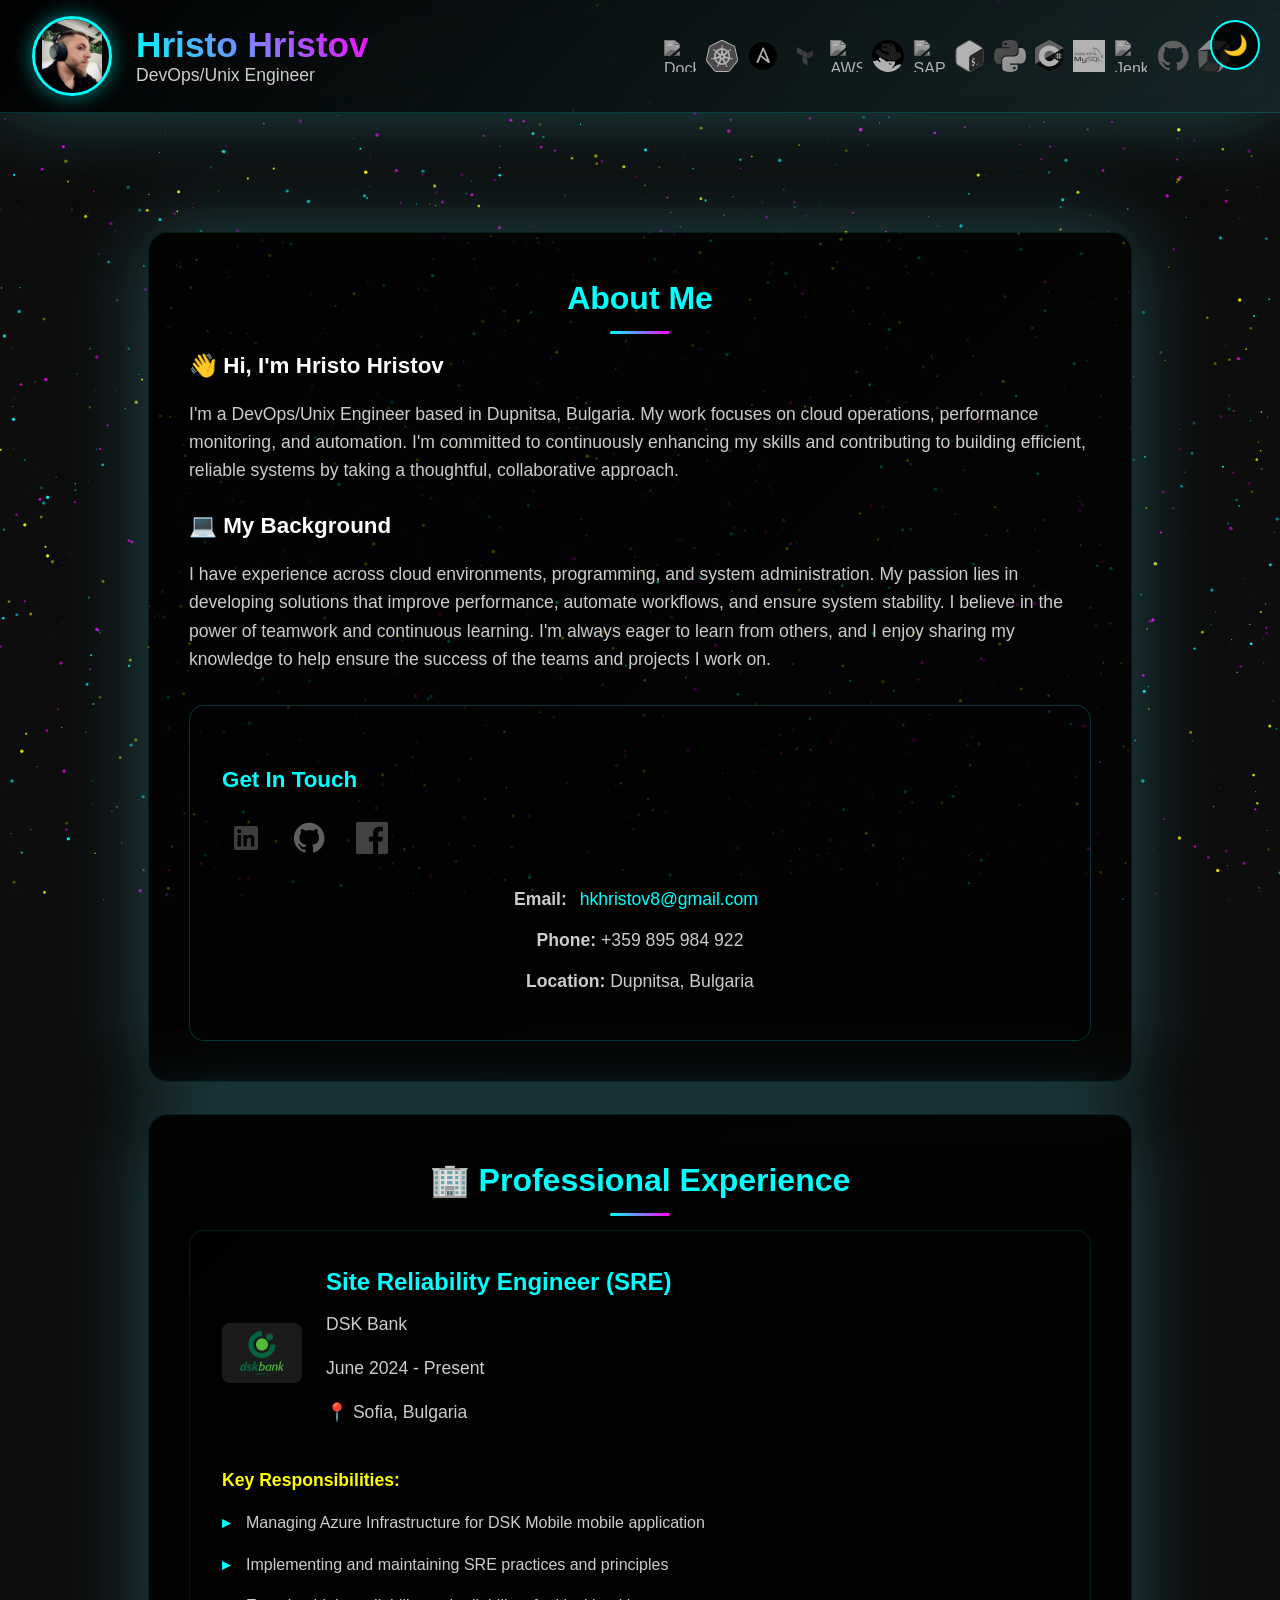
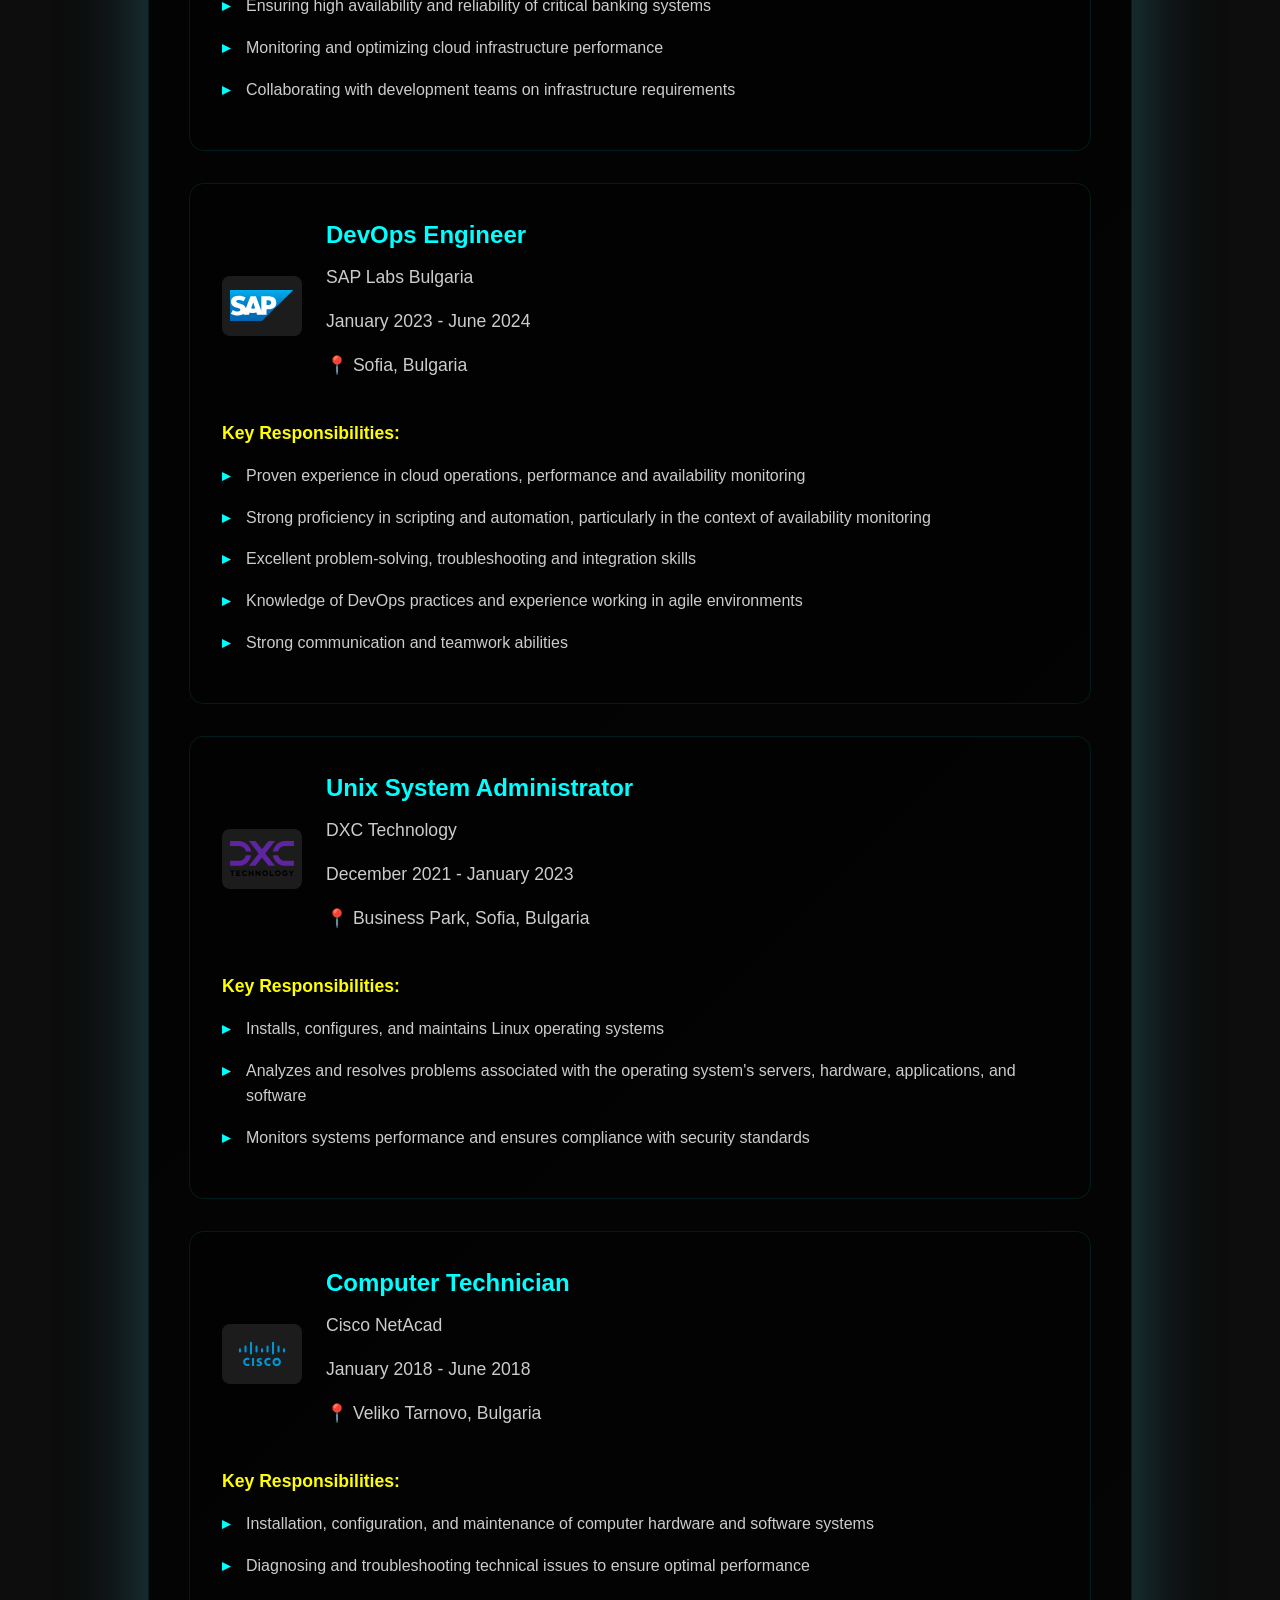
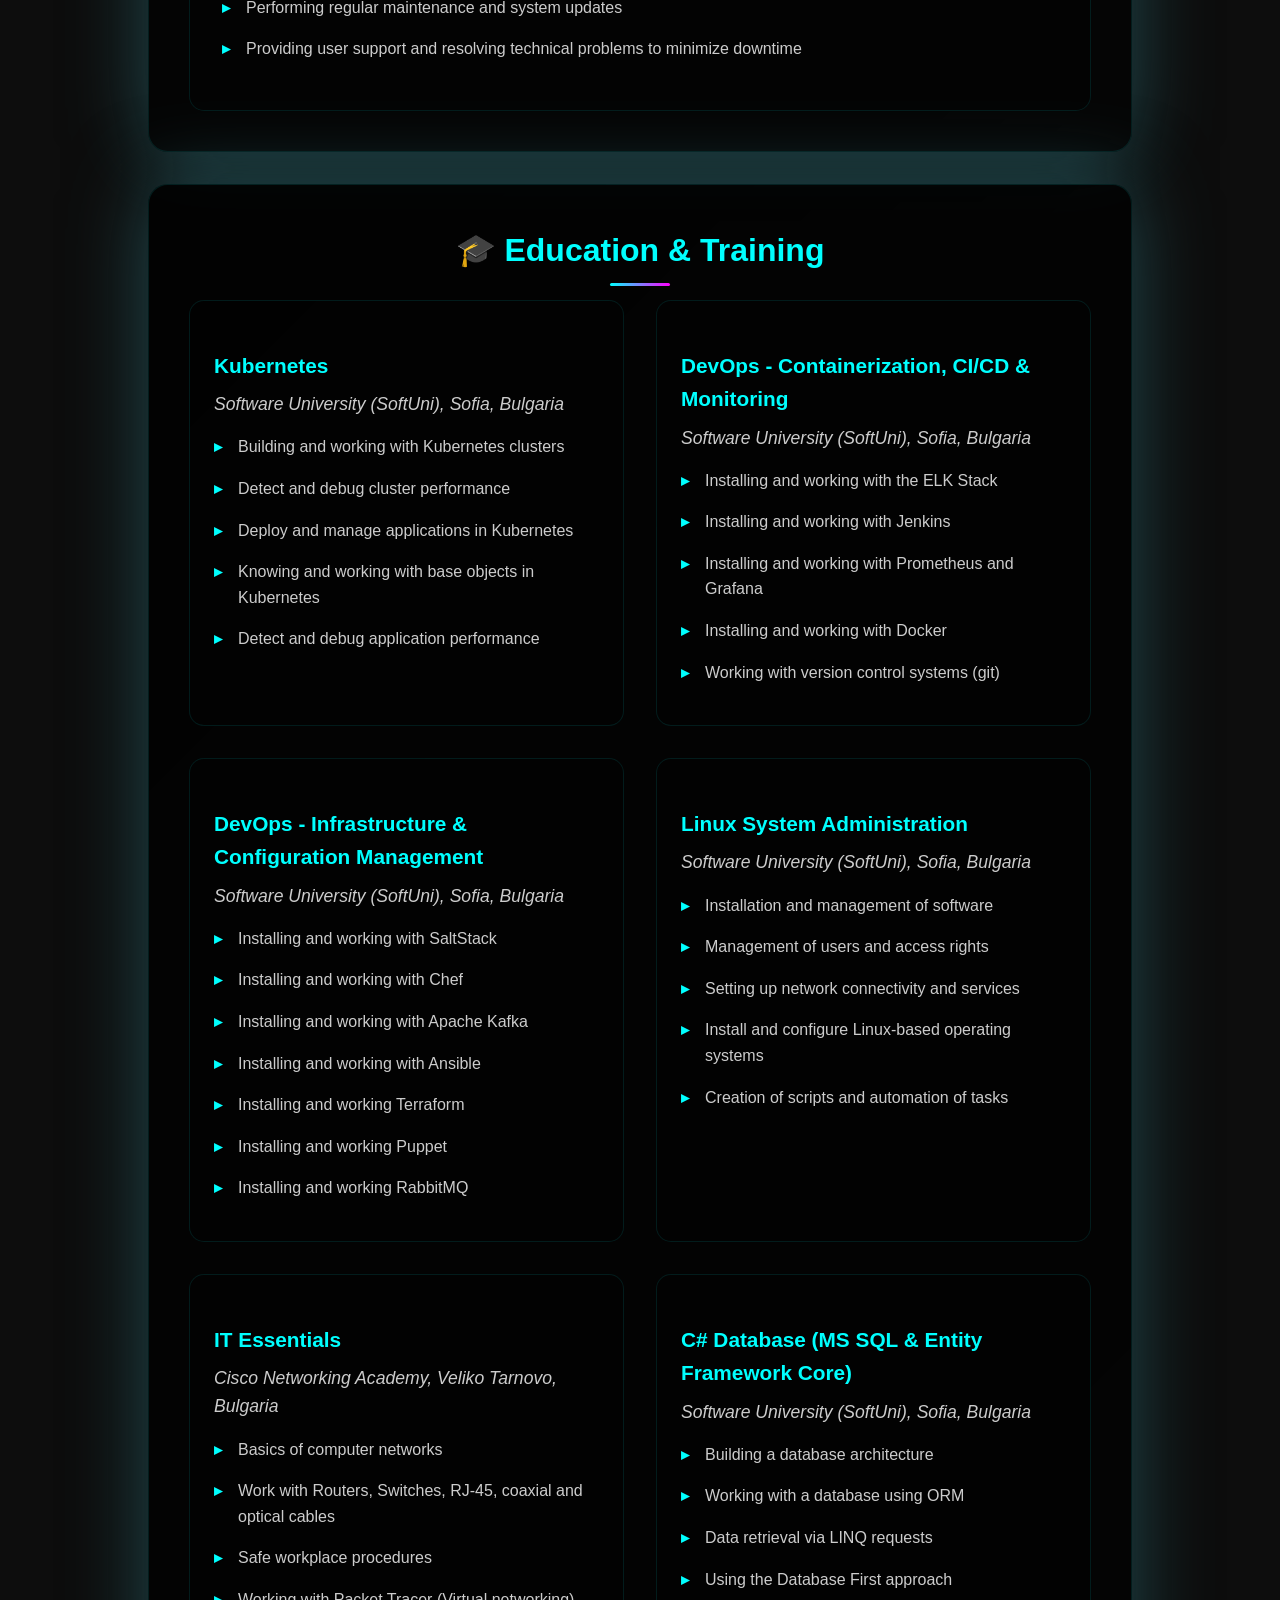
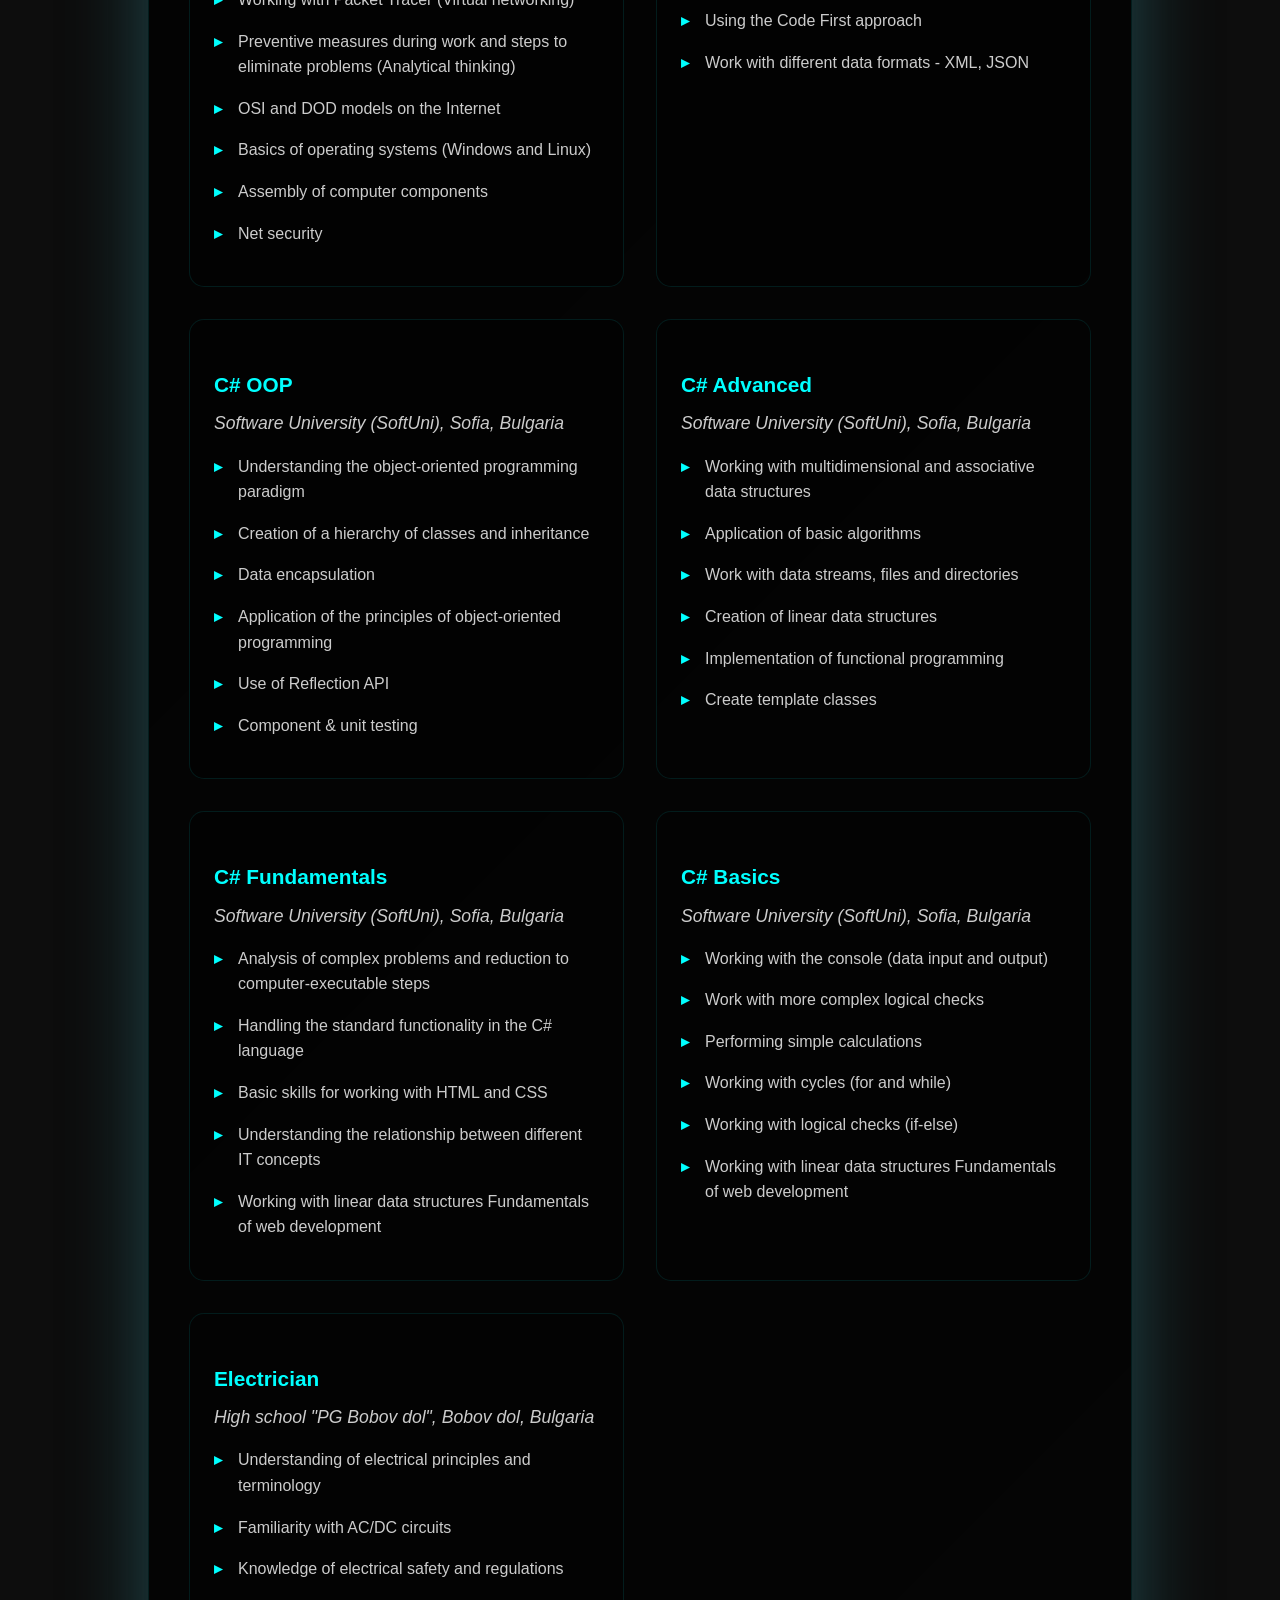
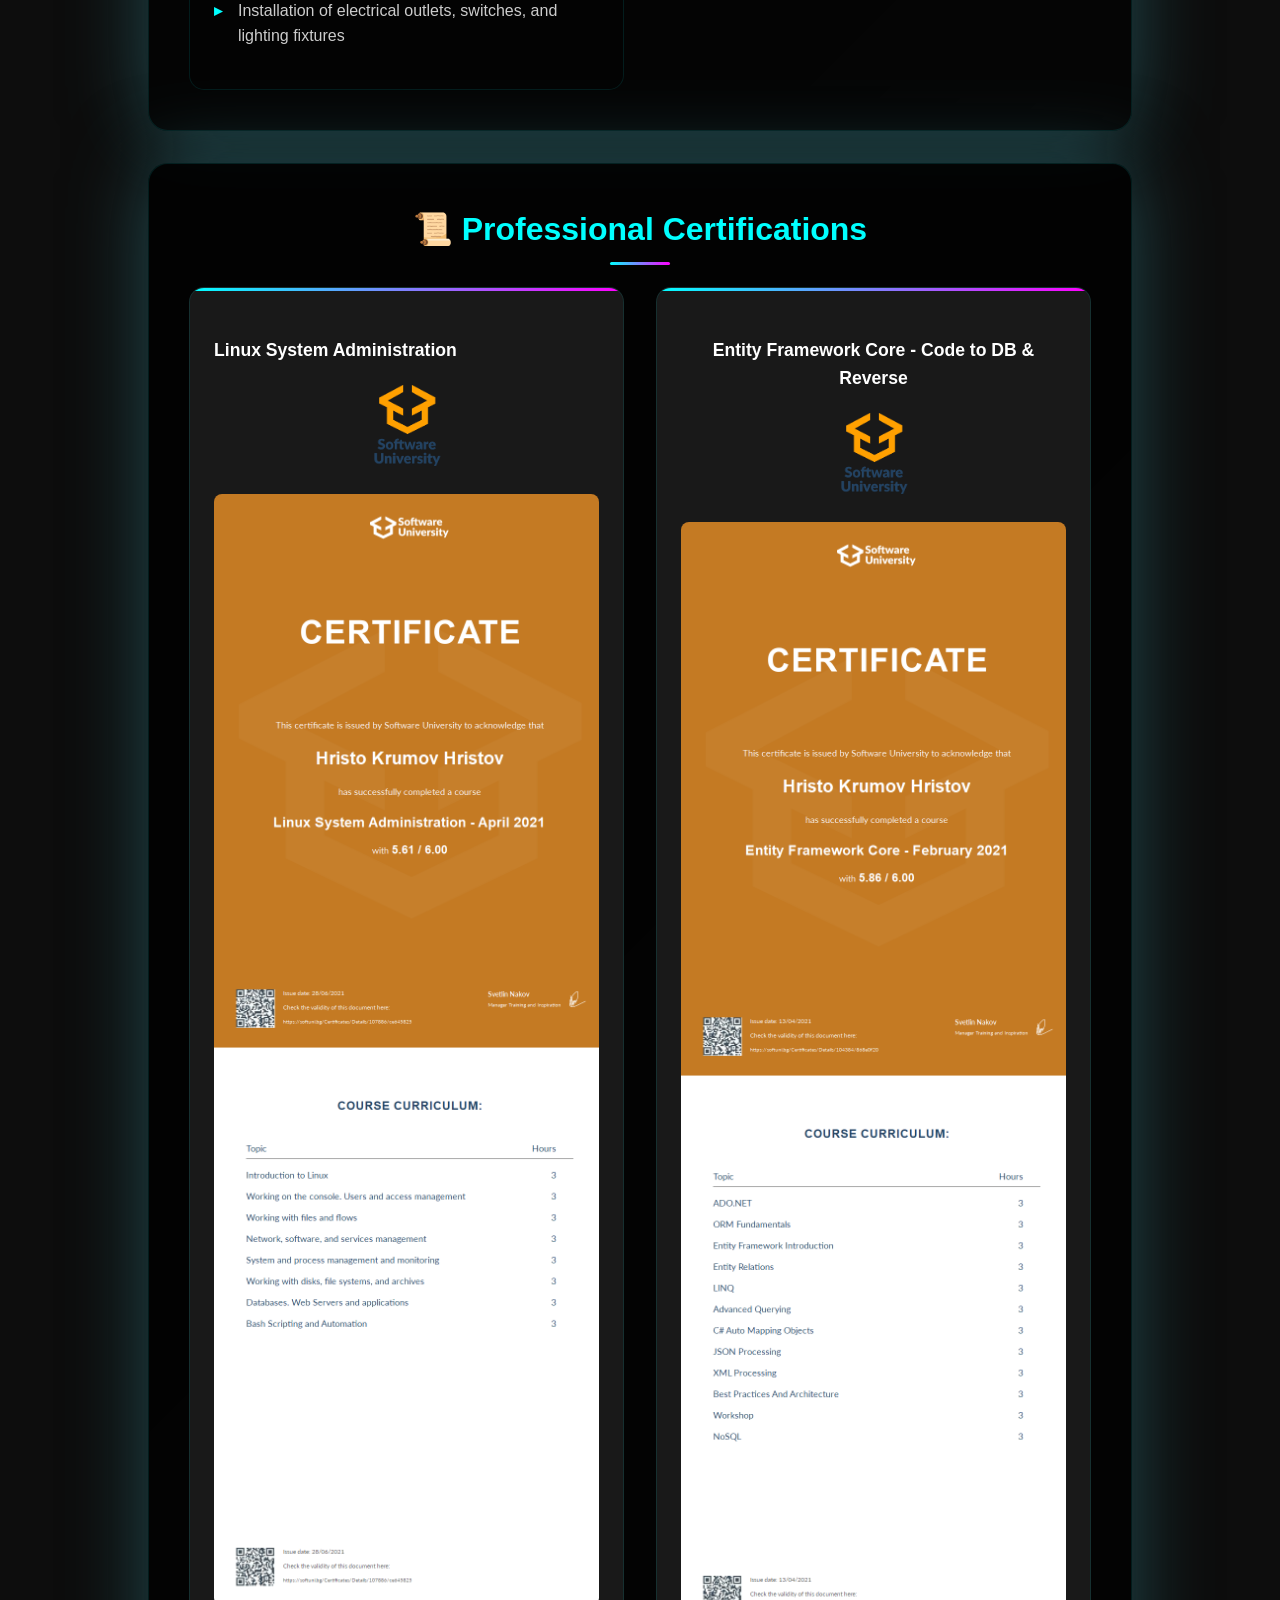
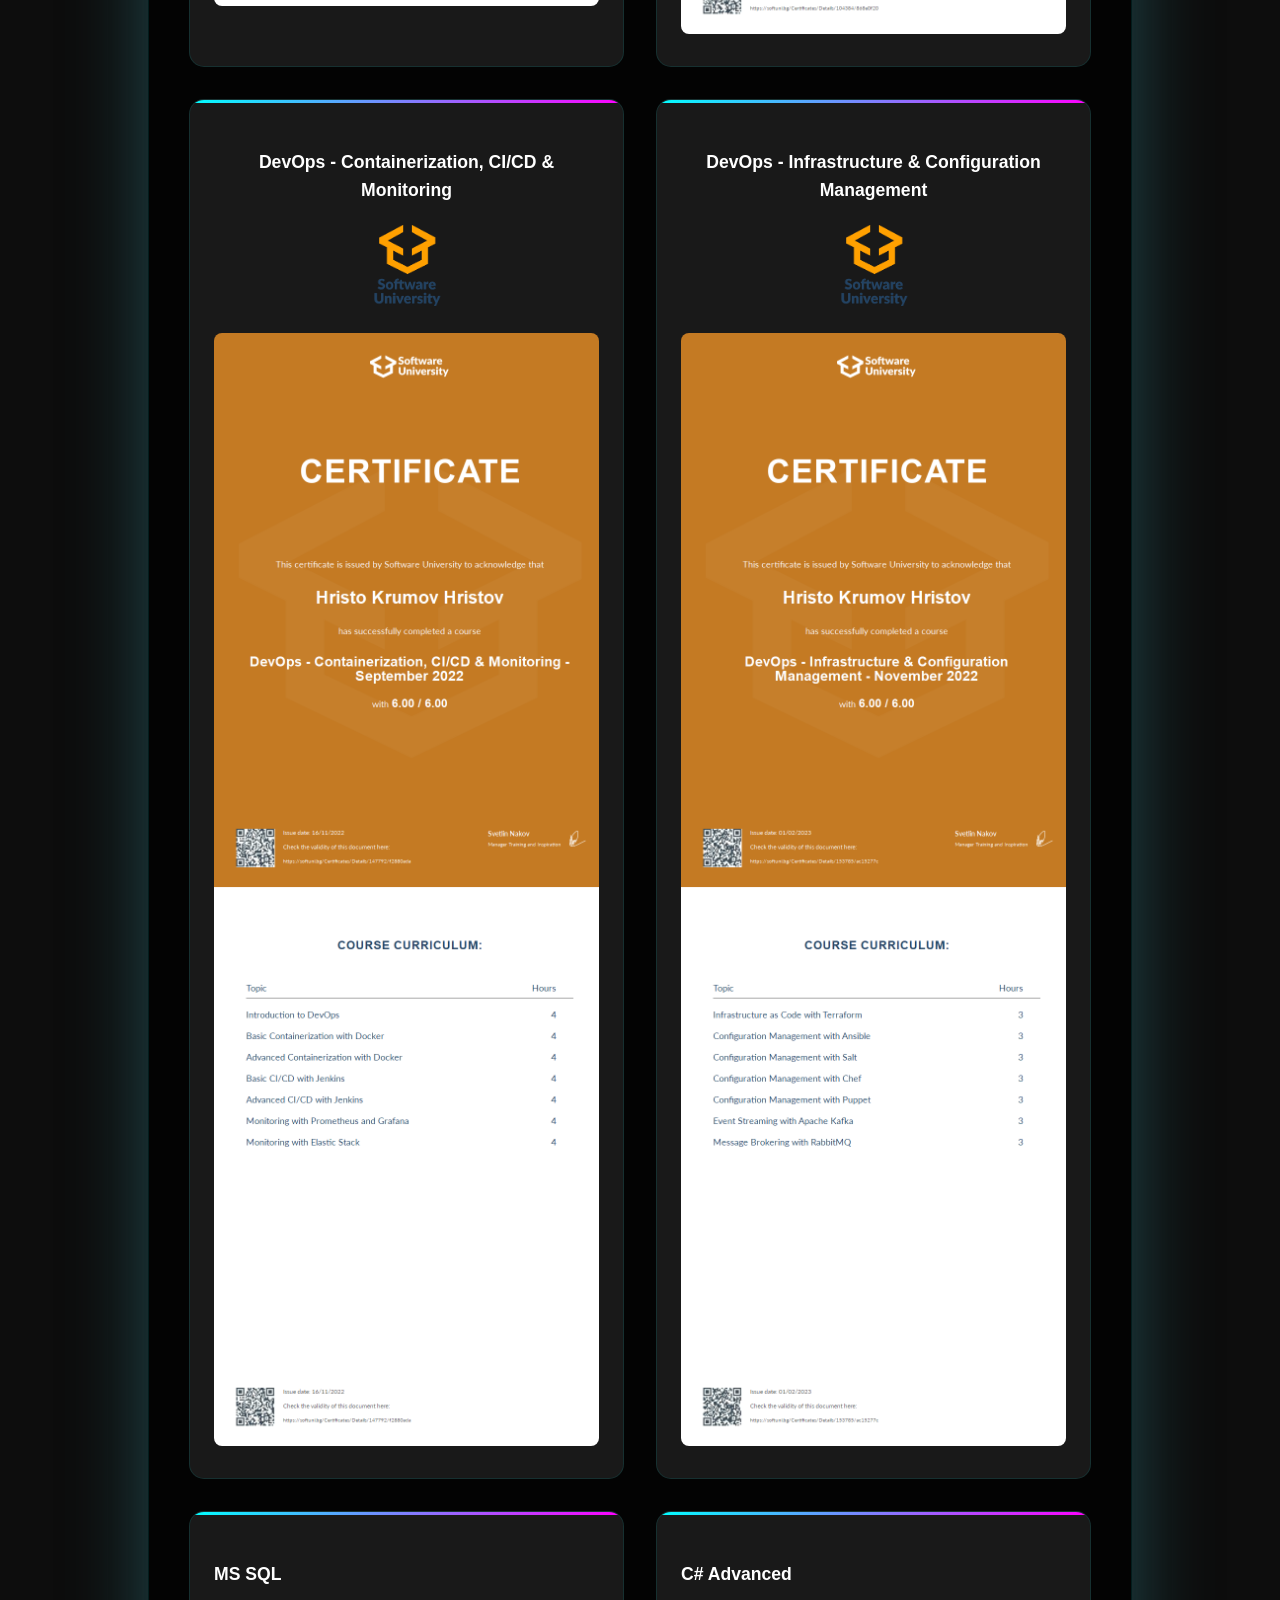
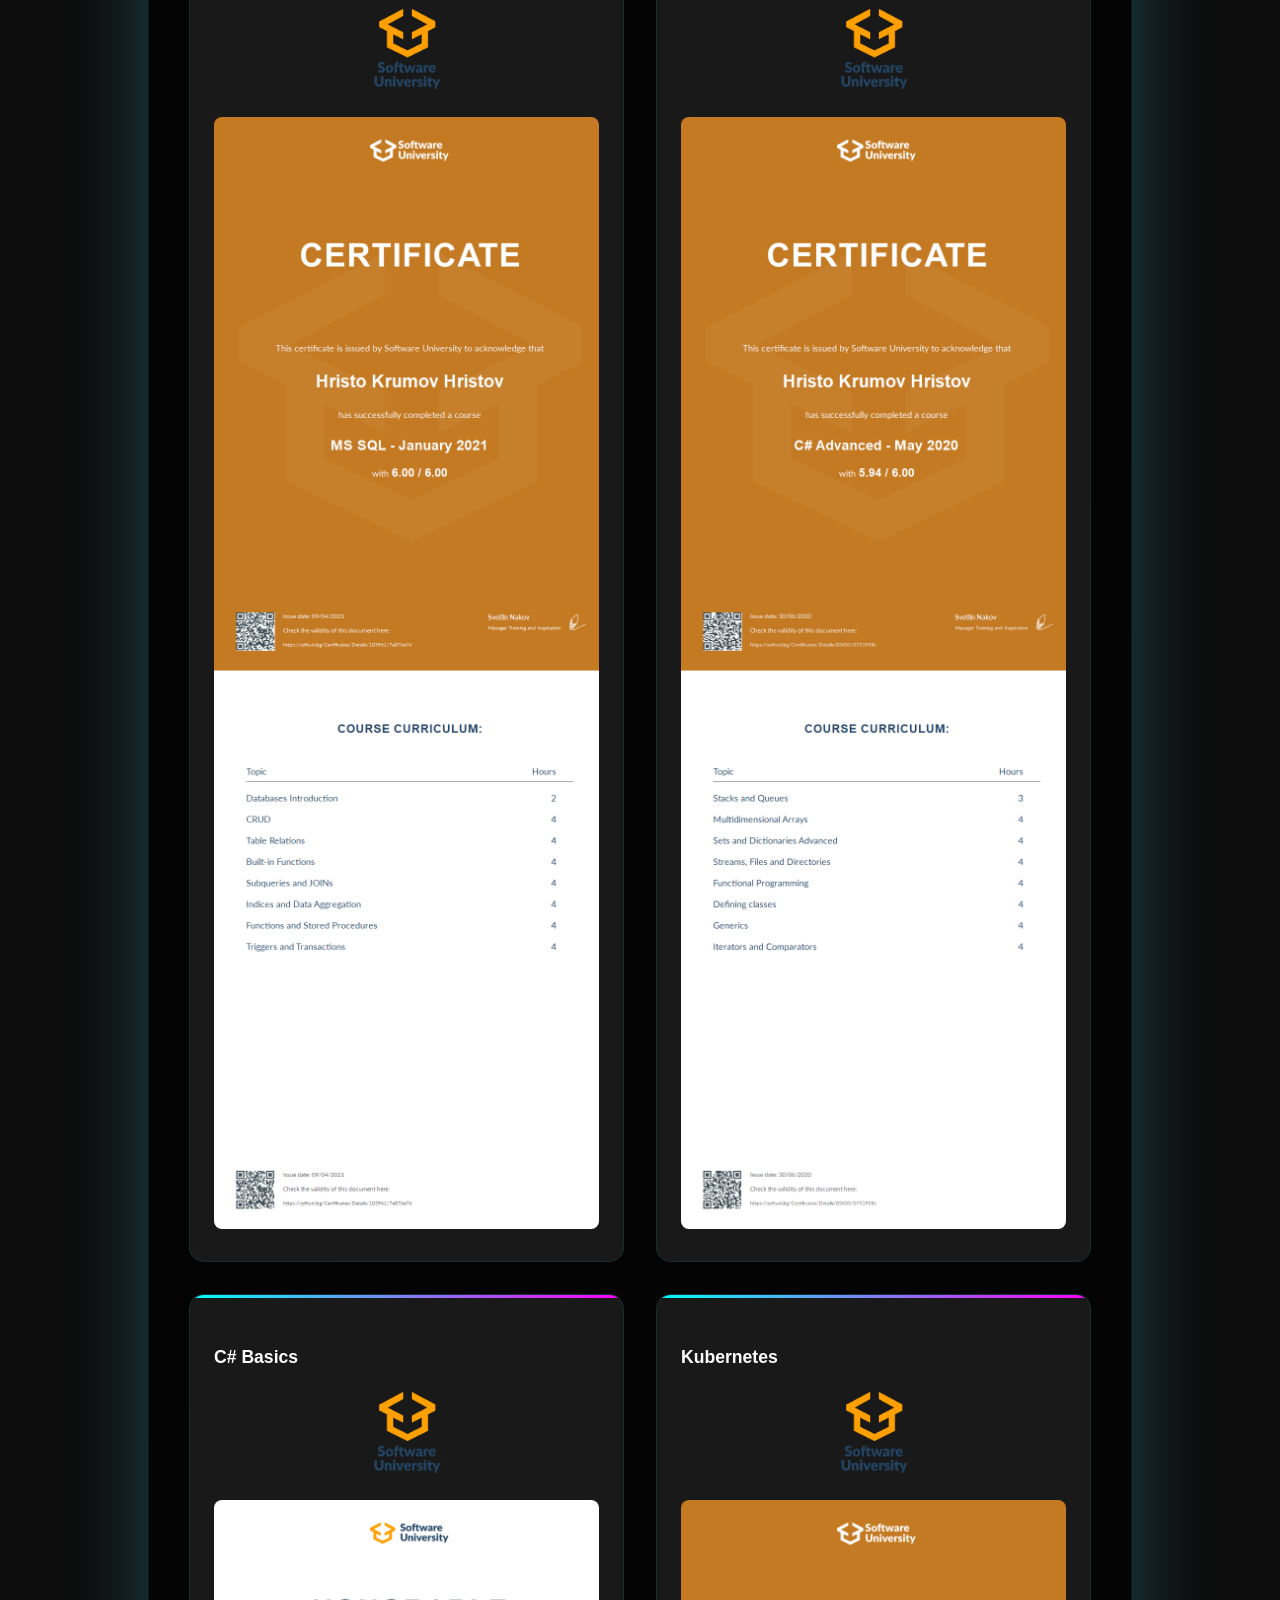
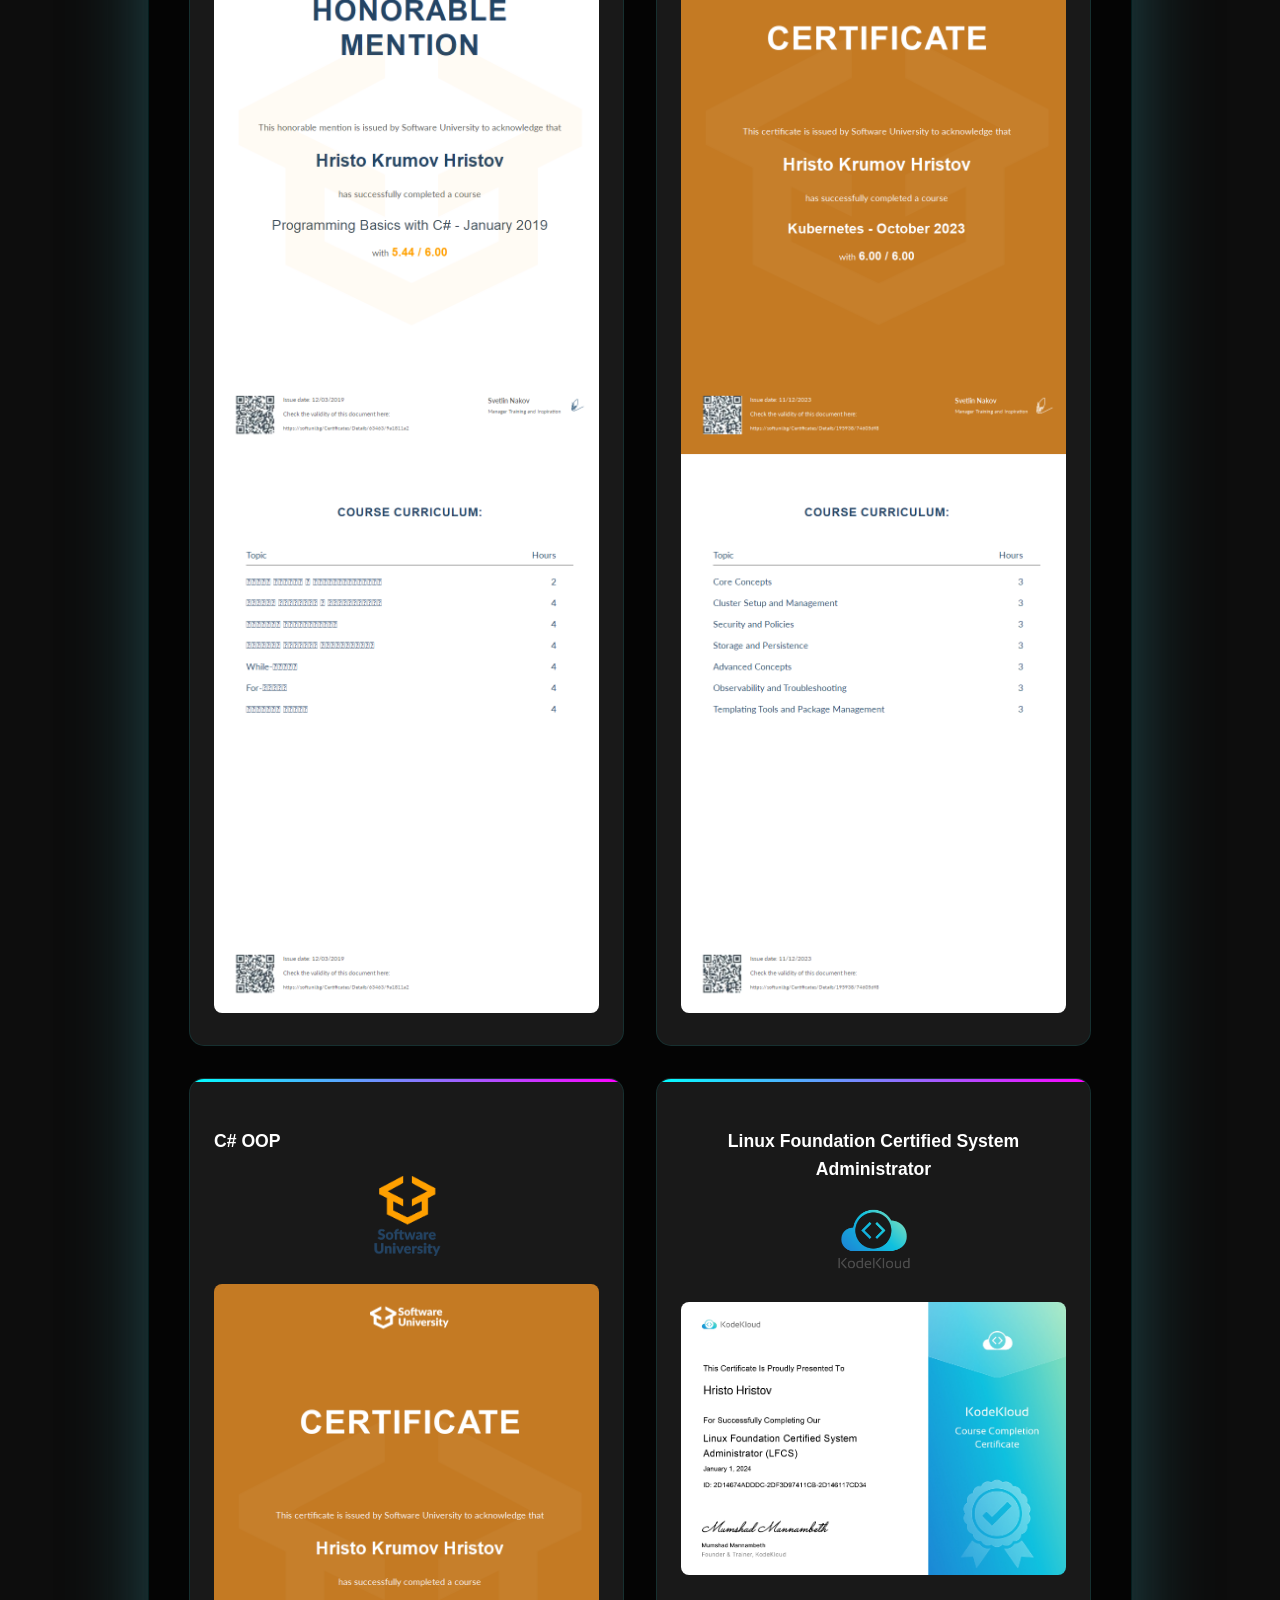
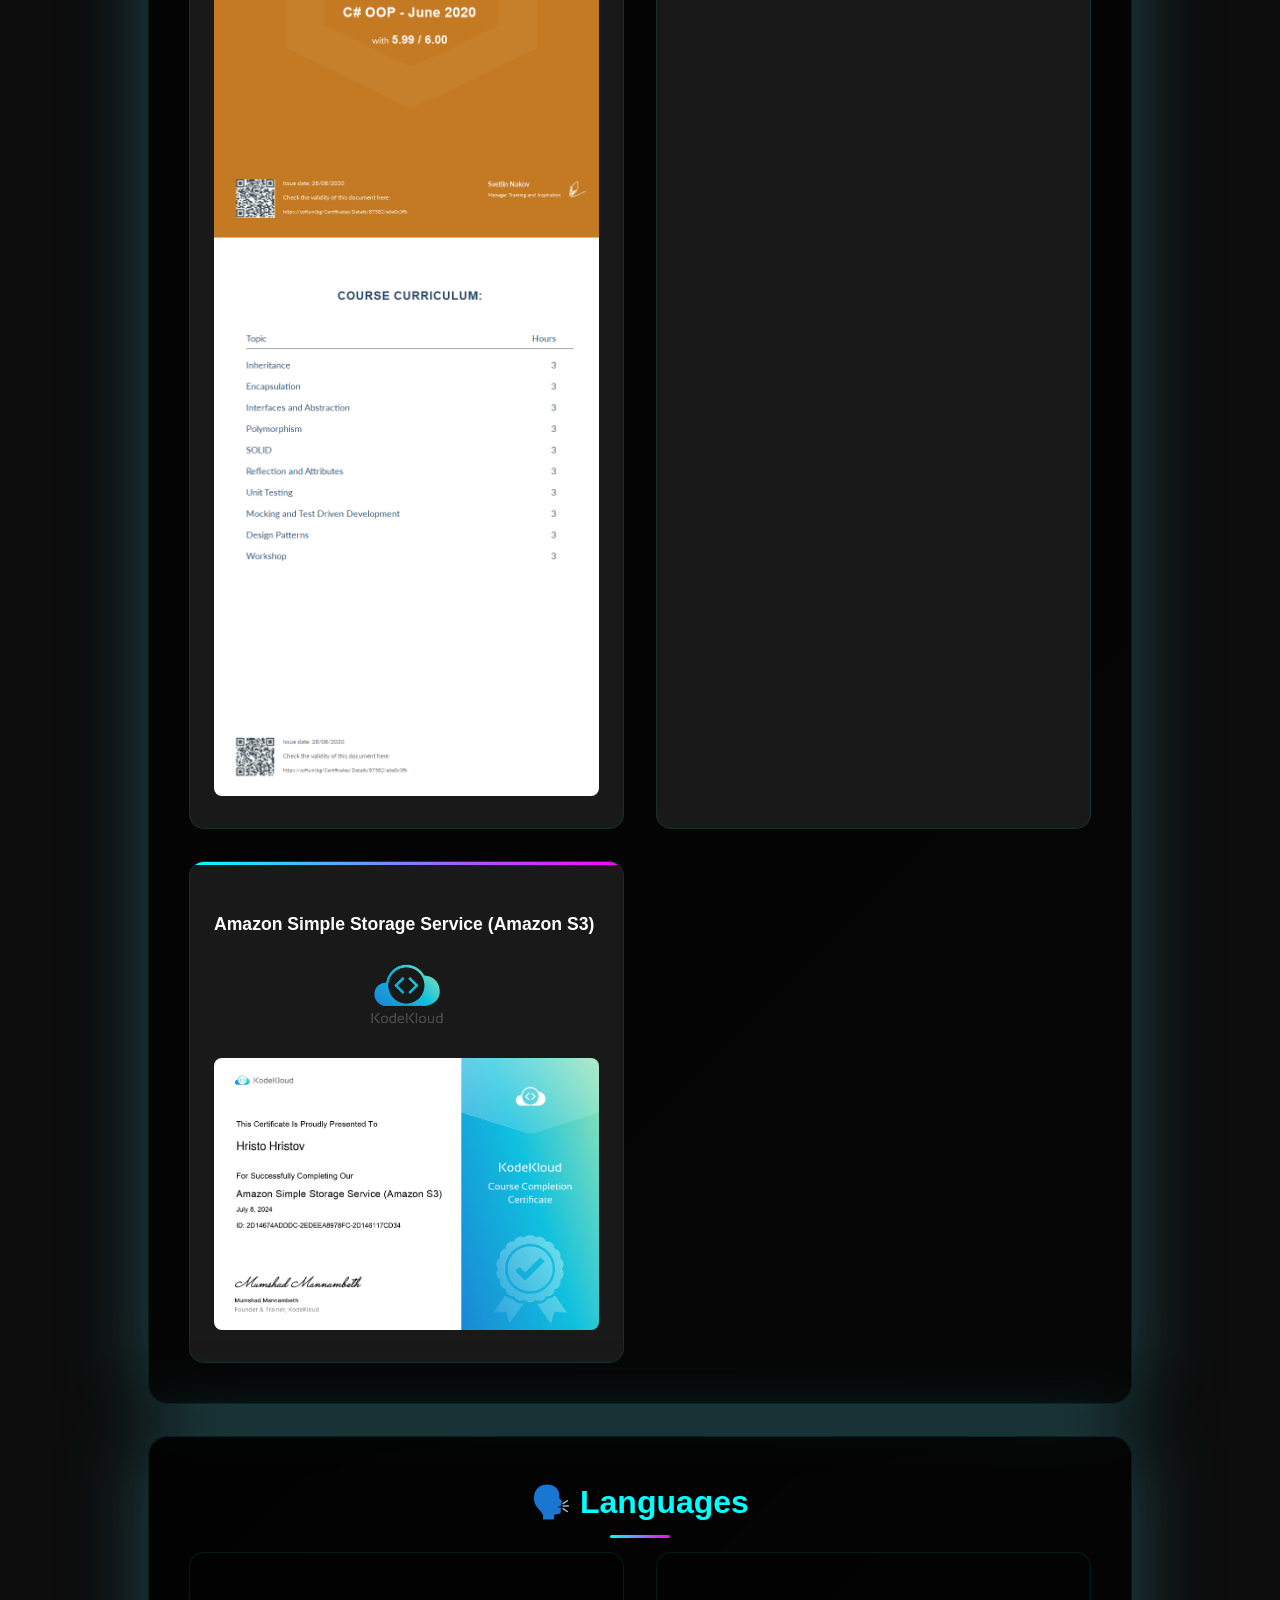
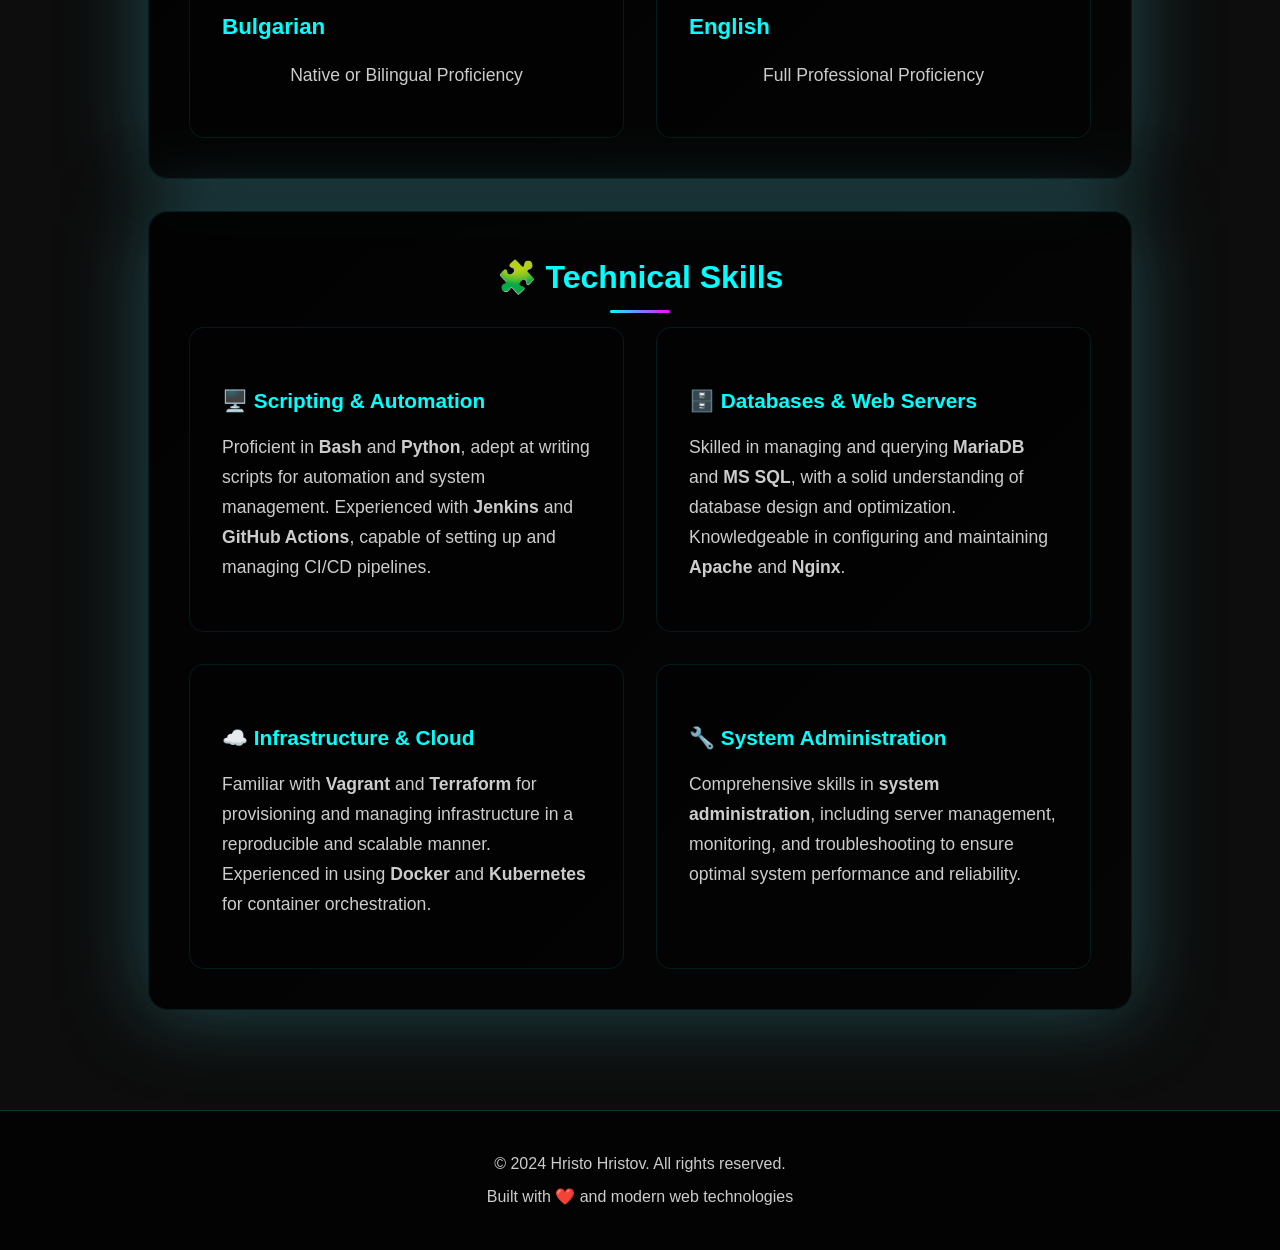
==== personal_portfolio/index.html @ 74949c35 "Initial portfolio commit: Complete personal portfolio website with modern design, responsive layout," ====
<!DOCTYPE html>
<html lang="en">

<head>
    <meta charset="UTF-8">
    <meta name="viewport" content="width=device-width, initial-scale=1.0">
    <meta name="description" content="Hristo Hristov - DevOps/Unix Engineer Portfolio. Experienced in cloud operations, automation, and system administration.">
    <meta name="keywords" content="DevOps, Unix Engineer, Cloud Operations, Automation, Kubernetes, Docker, Ansible, Terraform">
    <meta name="author" content="Hristo Hristov">
    
    <title>Hristo Hristov - DevOps/Unix Engineer Portfolio</title>
    
    <!-- Preload critical resources -->
    <link rel="preload" href="styles.css" as="style">
    <link rel="preload" href="script.js" as="script">
    
    <!-- Stylesheets -->
    <link rel="stylesheet" href="styles.css">
    
    <!-- Favicon -->
    <link rel="icon" type="image/x-icon" href="contacts/personal_picture.jpg">
</head>

<body>
    <!-- Loading indicator -->
    <div id="loading" class="loading-overlay">
        <div class="loading-spinner"></div>
        <p>Loading Portfolio...</p>
    </div>

    <!-- Header Section -->
    <header>
        <div class="header-content">
            <!-- Profile Section -->
            <div class="profile-container">
                <img src="contacts/personal_picture.jpg" alt="Hristo Hristov - DevOps Engineer" loading="eager">
                <div class="profile-text">
                    <h1>Hristo Hristov</h1>
                    <p>DevOps/Unix Engineer</p>
                </div>
            </div>
            
            <!-- Technology Stack Logos -->
            <div class="logos" aria-label="Technology Stack">
                <img src="technologies/docker.svg" alt="Docker" class="header-logo" title="Docker">
                <img src="technologies/kubernetes.svg" alt="Kubernetes" class="header-logo" title="Kubernetes">
                <img src="technologies/ansible.svg" alt="Ansible" class="header-logo" title="Ansible">
                <img src="technologies/terraform.svg" alt="Terraform" class="header-logo" title="Terraform">
                <img src="technologies/aws.svg" alt="AWS" class="header-logo" title="AWS">
                <img src="technologies/red-hat.svg" alt="Red Hat" class="header-logo" title="Red Hat">
                <img src="technologies/sap.svg" alt="SAP" class="header-logo" title="SAP">
                <img src="technologies/bash.svg" alt="Bash" class="header-logo" title="Bash">
                <img src="technologies/python.svg" alt="Python" class="header-logo" title="Python">
                <img src="technologies/csharp.svg" alt="C#" class="header-logo" title="C#">
                <img src="technologies/mysql.svg" alt="MySQL" class="header-logo" title="MySQL">
                <img src="technologies/jenkins.svg" alt="Jenkins" class="header-logo" title="Jenkins">
                <img src="contacts/github.svg" alt="GitHub" class="header-logo" title="GitHub">
                <img src="technologies/dynatrace.svg" alt="Dynatrace" class="header-logo" title="Dynatrace">
                <img src="technologies/servicenow.svg" alt="ServiceNow" class="header-logo" title="ServiceNow">
                <img src="technologies/jira.svg" alt="Jira" class="header-logo" title="Jira">
            </div>
        </div>
    </header>

    <!-- Main Content -->
    <main class="container">
        <!-- About Me Section -->
        <section class="section" id="about">
            <h2>About Me</h2>
            <div class="about-content">
                <h3>👋 Hi, I'm Hristo Hristov</h3>
                <p>I'm a DevOps/Unix Engineer based in Dupnitsa, Bulgaria. My work focuses on cloud operations, performance monitoring, and automation. I'm committed to continuously enhancing my skills and contributing to building efficient, reliable systems by taking a thoughtful, collaborative approach.</p>
                
                <h3>💻 My Background</h3>
                <p>I have experience across cloud environments, programming, and system administration. My passion lies in developing solutions that improve performance, automate workflows, and ensure system stability. I believe in the power of teamwork and continuous learning. I'm always eager to learn from others, and I enjoy sharing my knowledge to help ensure the success of the teams and projects I work on.</p>
                
                <!-- Contact Information -->
                <div class="contact-info">
                    <h3><strong>Get In Touch</strong></h3>
                    <div class="social-links">
                        <a href="https://www.linkedin.com/in/nysgoth/" target="_blank" rel="noopener noreferrer" aria-label="LinkedIn Profile">
                            <img src="contacts/linkedin.svg" alt="LinkedIn" class="header-logo">
                        </a>
                        <a href="https://github.com/jbravoturtle" target="_blank" rel="noopener noreferrer" aria-label="GitHub Profile">
                            <img src="contacts/github.svg" alt="GitHub" class="header-logo">
                        </a>
                        <a href="https://www.facebook.com/nysgoth" target="_blank" rel="noopener noreferrer" aria-label="Facebook Profile">
                            <img src="contacts/facebook.svg" alt="Facebook" class="header-logo">
                        </a>
                    </div>
                    
                    <div class="contact-details">
                        <p><strong>Email: </strong><a href="mailto:hkhristov8@gmail.com">hkhristov8@gmail.com</a></p>
                        <p><strong>Phone: </strong>+359 895 984 922</p>
                        <p><strong>Location: </strong>Dupnitsa, Bulgaria</p>
                    </div>
                </div>
            </div>
        </section>

        <!-- Experience Section -->
        <section class="section" id="experience">
            <h2>🏢 Professional Experience</h2>
            <div class="experience-timeline">
                <div class="experience-item">
                    <div class="experience-header">
                        <img src="companies/dsk-logo.svg" alt="DSK Bank Logo" class="company-logo">
                        <div class="experience-title">
                            <h3>Site Reliability Engineer (SRE)</h3>
                            <p class="company-name">DSK Bank</p>
                            <p class="duration">June 2024 - Present</p>
                            <p class="location">📍 Sofia, Bulgaria</p>
                        </div>
                    </div>
                    <div class="responsibilities">
                        <h4>Key Responsibilities:</h4>
                        <ul>
                            <li>Managing Azure Infrastructure for DSK Mobile mobile application</li>
                            <li>Implementing and maintaining SRE practices and principles</li>
                            <li>Ensuring high availability and reliability of critical banking systems</li>
                            <li>Monitoring and optimizing cloud infrastructure performance</li>
                            <li>Collaborating with development teams on infrastructure requirements</li>
                        </ul>
                    </div>
                </div>

                <div class="experience-item">
                    <div class="experience-header">
                        <img src="companies/sap.svg" alt="SAP Logo" class="company-logo">
                        <div class="experience-title">
                            <h3>DevOps Engineer</h3>
                            <p class="company-name">SAP Labs Bulgaria</p>
                            <p class="duration">January 2023 - June 2024</p>
                            <p class="location">📍 Sofia, Bulgaria</p>
                        </div>
                    </div>
                    <div class="responsibilities">
                        <h4>Key Responsibilities:</h4>
                        <ul>
                            <li>Proven experience in cloud operations, performance and availability monitoring</li>
                            <li>Strong proficiency in scripting and automation, particularly in the context of availability monitoring</li>
                            <li>Excellent problem-solving, troubleshooting and integration skills</li>
                            <li>Knowledge of DevOps practices and experience working in agile environments</li>
                            <li>Strong communication and teamwork abilities</li>
                        </ul>
                    </div>
                </div>

                <div class="experience-item">
                    <div class="experience-header">
                        <img src="companies/dxc-logo.svg" alt="DXC Technology Logo" class="company-logo">
                        <div class="experience-title">
                            <h3>Unix System Administrator</h3>
                            <p class="company-name">DXC Technology</p>
                            <p class="duration">December 2021 - January 2023</p>
                            <p class="location">📍 Business Park, Sofia, Bulgaria</p>
                        </div>
                    </div>
                    <div class="responsibilities">
                        <h4>Key Responsibilities:</h4>
                        <ul>
                            <li>Installs, configures, and maintains Linux operating systems</li>
                            <li>Analyzes and resolves problems associated with the operating system's servers, hardware, applications, and software</li>
                            <li>Monitors systems performance and ensures compliance with security standards</li>
                        </ul>
                    </div>
                </div>

                <div class="experience-item">
                    <div class="experience-header">
                        <img src="companies/cisco-logo.svg" alt="Cisco Logo" class="company-logo">
                        <div class="experience-title">
                            <h3>Computer Technician</h3>
                            <p class="company-name">Cisco NetAcad</p>
                            <p class="duration">January 2018 - June 2018</p>
                            <p class="location">📍 Veliko Tarnovo, Bulgaria</p>
                        </div>
                    </div>
                    <div class="responsibilities">
                        <h4>Key Responsibilities:</h4>
                        <ul>
                            <li>Installation, configuration, and maintenance of computer hardware and software systems</li>
                            <li>Diagnosing and troubleshooting technical issues to ensure optimal performance</li>
                            <li>Performing regular maintenance and system updates</li>
                            <li>Providing user support and resolving technical problems to minimize downtime</li>
                        </ul>
                    </div>
                </div>
            </div>
        </section>

        <!-- Education Section -->
        <section class="section" id="education">
            <h2>🎓 Education & Training</h2>
            <div class="education-grid">
                <div class="education-item">
                    <h3>Kubernetes</h3>
                    <p class="institution">Software University (SoftUni), Sofia, Bulgaria</p>
                    <ul>
                        <li>Building and working with Kubernetes clusters</li>
                        <li>Detect and debug cluster performance</li>
                        <li>Deploy and manage applications in Kubernetes</li>
                        <li>Knowing and working with base objects in Kubernetes</li>
                        <li>Detect and debug application performance</li>
                    </ul>
                </div>

                <div class="education-item">
                    <h3>DevOps - Containerization, CI/CD & Monitoring</h3>
                    <p class="institution">Software University (SoftUni), Sofia, Bulgaria</p>
                    <ul>
                        <li>Installing and working with the ELK Stack</li>
                        <li>Installing and working with Jenkins</li>
                        <li>Installing and working with Prometheus and Grafana</li>
                        <li>Installing and working with Docker</li>
                        <li>Working with version control systems (git)</li>
                    </ul>
                </div>

                <div class="education-item">
                    <h3>DevOps - Infrastructure & Configuration Management</h3>
                    <p class="institution">Software University (SoftUni), Sofia, Bulgaria</p>
                    <ul>
                        <li>Installing and working with SaltStack</li>
                        <li>Installing and working with Chef</li>
                        <li>Installing and working with Apache Kafka</li>
                        <li>Installing and working with Ansible</li>
                        <li>Installing and working Terraform</li>
                        <li>Installing and working Puppet</li>
                        <li>Installing and working RabbitMQ</li>
                    </ul>
                </div>

                <div class="education-item">
                    <h3>Linux System Administration</h3>
                    <p class="institution">Software University (SoftUni), Sofia, Bulgaria</p>
                    <ul>
                        <li>Installation and management of software</li>
                        <li>Management of users and access rights</li>
                        <li>Setting up network connectivity and services</li>
                        <li>Install and configure Linux-based operating systems</li>
                        <li>Creation of scripts and automation of tasks</li>
                    </ul>
                </div>

                <div class="education-item">
                    <h3>IT Essentials</h3>
                    <p class="institution">Cisco Networking Academy, Veliko Tarnovo, Bulgaria</p>
                    <ul>
                        <li>Basics of computer networks</li>
                        <li>Work with Routers, Switches, RJ-45, coaxial and optical cables</li>
                        <li>Safe workplace procedures</li>
                        <li>Working with Packet Tracer (Virtual networking)</li>
                        <li>Preventive measures during work and steps to eliminate problems (Analytical thinking)</li>
                        <li>OSI and DOD models on the Internet</li>
                        <li>Basics of operating systems (Windows and Linux)</li>
                        <li>Assembly of computer components</li>
                        <li>Net security</li>
                    </ul>
                </div>

                <div class="education-item">
                    <h3>C# Database (MS SQL & Entity Framework Core)</h3>
                    <p class="institution">Software University (SoftUni), Sofia, Bulgaria</p>
                    <ul>
                        <li>Building a database architecture</li>
                        <li>Working with a database using ORM</li>
                        <li>Data retrieval via LINQ requests</li>
                        <li>Using the Database First approach</li>
                        <li>Using the Code First approach</li>
                        <li>Work with different data formats - XML, JSON</li>
                    </ul>
                </div>

                <div class="education-item">
                    <h3>C# OOP</h3>
                    <p class="institution">Software University (SoftUni), Sofia, Bulgaria</p>
                    <ul>
                        <li>Understanding the object-oriented programming paradigm</li>
                        <li>Creation of a hierarchy of classes and inheritance</li>
                        <li>Data encapsulation</li>
                        <li>Application of the principles of object-oriented programming</li>
                        <li>Use of Reflection API</li>
                        <li>Component & unit testing</li>
                    </ul>
                </div>

                <div class="education-item">
                    <h3>C# Advanced</h3>
                    <p class="institution">Software University (SoftUni), Sofia, Bulgaria</p>
                    <ul>
                        <li>Working with multidimensional and associative data structures</li>
                        <li>Application of basic algorithms</li>
                        <li>Work with data streams, files and directories</li>
                        <li>Creation of linear data structures</li>
                        <li>Implementation of functional programming</li>
                        <li>Create template classes</li>
                    </ul>
                </div>

                <div class="education-item">
                    <h3>C# Fundamentals</h3>
                    <p class="institution">Software University (SoftUni), Sofia, Bulgaria</p>
                    <ul>
                        <li>Analysis of complex problems and reduction to computer-executable steps</li>
                        <li>Handling the standard functionality in the C# language</li>
                        <li>Basic skills for working with HTML and CSS</li>
                        <li>Understanding the relationship between different IT concepts</li>
                        <li>Working with linear data structures Fundamentals of web development</li>
                    </ul>
                </div>

                <div class="education-item">
                    <h3>C# Basics</h3>
                    <p class="institution">Software University (SoftUni), Sofia, Bulgaria</p>
                    <ul>
                        <li>Working with the console (data input and output)</li>
                        <li>Work with more complex logical checks</li>
                        <li>Performing simple calculations</li>
                        <li>Working with cycles (for and while)</li>
                        <li>Working with logical checks (if-else)</li>
                        <li>Working with linear data structures Fundamentals of web development</li>
                    </ul>
                </div>

                <div class="education-item">
                    <h3>Electrician</h3>
                    <p class="institution">High school "PG Bobov dol", Bobov dol, Bulgaria</p>
                    <ul>
                        <li>Understanding of electrical principles and terminology</li>
                        <li>Familiarity with AC/DC circuits</li>
                        <li>Knowledge of electrical safety and regulations</li>
                        <li>Installation of electrical outlets, switches, and lighting fixtures</li>
                    </ul>
                </div>
            </div>
        </section>

        <!-- Certifications Section -->
        <section class="section" id="certifications">
            <h2>📜 Professional Certifications</h2>
            <div class="certificates">
                <div class="certificate">
                    <h3>Linux System Administration</h3>
                    <a href="https://softuni.bg/certificates/details/107886/ce645825" target="_blank" rel="noopener noreferrer">
                        <img src="certifications/softuni-logo.png" alt="SoftUni" class="issuer-logo">
                        <img src="certifications/linux-certificate.jpg" alt="Linux System Administration Certificate" class="certificate-image">
                    </a>
                </div>

                <div class="certificate">
                    <h3>Entity Framework Core - Code to DB & Reverse</h3>
                    <a href="https://softuni.bg/certificates/details/104384/868e0f20" target="_blank" rel="noopener noreferrer">
                        <img src="certifications/softuni-logo.png" alt="SoftUni" class="issuer-logo">
                        <img src="certifications/entity-framework-core.jpg" alt="Entity Framework Core Certificate" class="certificate-image">
                    </a>
                </div>

                <div class="certificate">
                    <h3>DevOps - Containerization, CI/CD & Monitoring</h3>
                    <a href="https://softuni.bg/certificates/details/147792/f2880ada" target="_blank" rel="noopener noreferrer">
                        <img src="certifications/softuni-logo.png" alt="SoftUni" class="issuer-logo">
                        <img src="certifications/devops-containerization-cicd-monitoring.jpg" alt="DevOps - Containerization, CI/CD & Monitoring Certificate" class="certificate-image">
                    </a>
                </div>

                <div class="certificate">
                    <h3>DevOps - Infrastructure & Configuration Management</h3>
                    <a href="https://softuni.bg/certificates/details/153785/ac15277c" target="_blank" rel="noopener noreferrer">
                        <img src="certifications/softuni-logo.png" alt="SoftUni" class="issuer-logo">
                        <img src="certifications/devops-infrastructure-configuration-management.jpg" alt="DevOps - Infrastructure & Configuration Management Certificate" class="certificate-image">
                    </a>
                </div>

                <div class="certificate">
                    <h3>MS SQL</h3>
                    <a href="https://softuni.bg/certificates/details/103961/7e876e7d" target="_blank" rel="noopener noreferrer">
                        <img src="certifications/softuni-logo.png" alt="SoftUni" class="issuer-logo">
                        <img src="certifications/ms-sql.jpg" alt="MS SQL Certificate" class="certificate-image">
                    </a>
                </div>

                <div class="certificate">
                    <h3>C# Advanced</h3>
                    <a href="https://softuni.bg/certificates/details/83435/0751958c" target="_blank" rel="noopener noreferrer">
                        <img src="certifications/softuni-logo.png" alt="SoftUni" class="issuer-logo">
                        <img src="certifications/csharp-advanced.jpg" alt="C# Advanced Certificate" class="certificate-image">
                    </a>
                </div>

                <div class="certificate">
                    <h3>C# Basics</h3>
                    <a href="https://softuni.bg/certificates/details/63463/9a1811a2" target="_blank" rel="noopener noreferrer">
                        <img src="certifications/softuni-logo.png" alt="SoftUni" class="issuer-logo">
                        <img src="certifications/csharp-basics.jpg" alt="C# Basics Certificate" class="certificate-image">
                    </a>
                </div>

                <div class="certificate">
                    <h3>Kubernetes</h3>
                    <a href="https://softuni.bg/certificates/details/195938/74605df8" target="_blank" rel="noopener noreferrer">
                        <img src="certifications/softuni-logo.png" alt="SoftUni" class="issuer-logo">
                        <img src="certifications/kubernetes.jpg" alt="Kubernetes Certificate" class="certificate-image">
                    </a>
                </div>

                <div class="certificate">
                    <h3>C# OOP</h3>
                    <a href="https://softuni.bg/certificates/details/87582/e6e0c3fb" target="_blank" rel="noopener noreferrer">
                        <img src="certifications/softuni-logo.png" alt="SoftUni" class="issuer-logo">
                        <img src="certifications/csharp-oop-certificate.jpg" alt="C# OOP Certificate" class="certificate-image">
                    </a>
                </div>

                <div class="certificate">
                    <h3>Linux Foundation Certified System Administrator</h3>
                    <a href="https://legacy.kodekloud.com/certificate-verification/2D14674ADDDC-2DF3D97411CB-2D146117CD34/" target="_blank" rel="noopener noreferrer">
                        <img src="certifications/kodekloud.png" alt="Kodekloud" class="issuer-logo">
                        <img src="certifications/LFCS.jpg" alt="Linux Foundation Certified System Administrator Certificate" class="certificate-image">
                    </a>
                </div>

                <div class="certificate">
                    <h3>Amazon Simple Storage Service (Amazon S3)</h3>
                    <a href="https://legacy.kodekloud.com/certificate-verification/2D14674ADDDC-2EDEEA8978FC-2D146117CD34/" target="_blank" rel="noopener noreferrer">
                        <img src="certifications/kodekloud.png" alt="Kodekloud" class="issuer-logo">
                        <img src="certifications/s3.jpg" alt="Amazon Simple Storage Service (Amazon S3)" class="certificate-image">
                    </a>
                </div>
            </div>
        </section>

        <!-- Languages Section -->
        <section class="section" id="languages">
            <h2>🗣️ Languages</h2>
            <div class="languages-grid">
                <div class="language-item">
                    <h3>Bulgarian</h3>
                    <p>Native or Bilingual Proficiency</p>
                </div>
                <div class="language-item">
                    <h3>English</h3>
                    <p>Full Professional Proficiency</p>
                </div>
            </div>
        </section>

        <!-- Skills Section -->
        <section class="section" id="skills">
            <h2>🧩 Technical Skills</h2>
            <div class="skills-grid">
                <div class="skill-category">
                    <h3>🖥️ Scripting & Automation</h3>
                    <p>Proficient in <strong>Bash</strong> and <strong>Python</strong>, adept at writing scripts for automation and system management. Experienced with <strong>Jenkins</strong> and <strong>GitHub Actions</strong>, capable of setting up and managing CI/CD pipelines.</p>
                </div>

                <div class="skill-category">
                    <h3>🗄️ Databases & Web Servers</h3>
                    <p>Skilled in managing and querying <strong>MariaDB</strong> and <strong>MS SQL</strong>, with a solid understanding of database design and optimization. Knowledgeable in configuring and maintaining <strong>Apache</strong> and <strong>Nginx</strong>.</p>
                </div>

                <div class="skill-category">
                    <h3>☁️ Infrastructure & Cloud</h3>
                    <p>Familiar with <strong>Vagrant</strong> and <strong>Terraform</strong> for provisioning and managing infrastructure in a reproducible and scalable manner. Experienced in using <strong>Docker</strong> and <strong>Kubernetes</strong> for container orchestration.</p>
                </div>

                <div class="skill-category">
                    <h3>🔧 System Administration</h3>
                    <p>Comprehensive skills in <strong>system administration</strong>, including server management, monitoring, and troubleshooting to ensure optimal system performance and reliability.</p>
                </div>
            </div>
        </section>
    </main>

    <!-- Footer -->
    <footer>
        <p>&copy; 2024 Hristo Hristov. All rights reserved.</p>
        <p>Built with ❤️ and modern web technologies</p>
    </footer>

    <!-- Particle Animation Container -->
    <div id="anonymous"></div>

    <!-- Scripts -->
    <script src="script.js"></script>
</body>

</html>
---- personal_portfolio/styles.css ----
:root {
    --primary-color: #00ffff;
    --secondary-color: #ff00ff;
    --accent-color: #ffff00;
    --bg-primary: rgba(0, 0, 0, 0.95);
    --bg-secondary: rgba(0, 0, 0, 0.8);
    --bg-card: rgba(27, 27, 27, 0.95);
    --text-primary: #ffffff;
    --text-secondary: #cccccc;
    --border-radius: 20px;
    --shadow-primary: 0 0 80px rgba(53, 135, 145, 0.5);
    --shadow-secondary: 0 0 20px rgba(0, 255, 255, 0.3);
    --transition: all 0.3s ease;
}

* {
    margin: 0;
    padding: 0;
    box-sizing: border-box;
}

body {
    font-family: 'Segoe UI', Tahoma, Geneva, Verdana, sans-serif;
    color: var(--text-primary);
    background-color: var(--bg-primary);
    overflow-x: hidden;
    line-height: 1.6;
}

/* Loading Overlay */
.loading-overlay {
    position: fixed;
    top: 0;
    left: 0;
    width: 100%;
    height: 100%;
    background: var(--bg-primary);
    display: flex;
    flex-direction: column;
    justify-content: center;
    align-items: center;
    z-index: 9999;
    transition: opacity 0.5s ease;
}

.loading-overlay.hidden {
    opacity: 0;
    pointer-events: none;
}

.loading-spinner {
    width: 50px;
    height: 50px;
    border: 3px solid rgba(0, 255, 255, 0.3);
    border-top: 3px solid var(--primary-color);
    border-radius: 50%;
    animation: spin 1s linear infinite;
    margin-bottom: 20px;
}

.loading-overlay p {
    color: var(--primary-color);
    font-size: 1.2rem;
    font-weight: 500;
}

/* Header Styles */
header {
    background: linear-gradient(135deg, rgba(0, 0, 0, 0.9), rgba(53, 135, 145, 0.2));
    backdrop-filter: blur(10px);
    color: var(--text-primary);
    text-align: left;
    padding: 1em 2em;
    margin: 0;
    position: fixed;
    top: 0;
    left: 0;
    right: 0;
    z-index: 100;
    box-shadow: var(--shadow-primary);
    border-radius: 0;
    width: 100%;
    max-width: none;
    border-bottom: 1px solid rgba(0, 255, 255, 0.2);
    transition: transform 0.3s ease;
}

/* Header hidden when scrolling down */
header.header-hidden {
    transform: translateY(-100%);
}

/* Header Content Container */
.header-content {
    max-width: 1400px;
    margin: 0 auto;
    display: flex;
    align-items: center;
    justify-content: space-between;
    gap: 2rem;
}

.profile-container {
    display: flex;
    align-items: center;
    gap: 1.5rem;
    flex: 1;
}

.profile-container img {
    border-radius: 50%;
    width: 80px;
    height: 80px;
    object-fit: contain;
    border: 3px solid var(--primary-color);
    box-shadow: 0 0 20px rgba(0, 255, 255, 0.5);
    transition: var(--transition);
    flex-shrink: 0;
}

.profile-container img:hover {
    transform: scale(1.05);
    box-shadow: 0 0 25px rgba(0, 255, 255, 0.7);
}

.profile-text {
    display: flex;
    flex-direction: column;
    gap: 0.3rem;
}

.profile-text h1 {
    font-size: 2.2rem;
    margin: 0;
    background: linear-gradient(45deg, var(--primary-color), var(--secondary-color));
    -webkit-background-clip: text;
    -webkit-text-fill-color: transparent;
    background-clip: text;
    line-height: 1;
}

.profile-text p {
    font-size: 1.1rem;
    color: var(--text-secondary);
    font-weight: 300;
    margin: 0;
    line-height: 1;
}

/* Technology Logos */
.logos {
    display: flex;
    justify-content: flex-start;
    flex-wrap: nowrap;
    gap: 0.6rem;
    flex: 1;
    margin-left: 1rem;
    overflow-x: auto;
}

.header-logo {
    width: 32px;
    height: 32px;
    object-fit: contain;
    transition: var(--transition);
    filter: grayscale(100%) brightness(0.7);
    position: relative;
    cursor: pointer;
}

.header-logo:hover {
    transform: scale(3);
    filter: grayscale(0%) brightness(1);
    z-index: 1000;
}

/* Tooltip styles */
.header-logo::after {
    content: attr(title);
    position: absolute;
    bottom: -40px;
    left: 50%;
    transform: translateX(-50%);
    background: rgba(0, 0, 0, 0.95);
    color: var(--primary-color);
    padding: 8px 12px;
    border-radius: 6px;
    font-size: 0.9rem;
    font-weight: 600;
    white-space: nowrap;
    opacity: 0;
    visibility: hidden;
    transition: all 0.3s ease;
    z-index: 9999;
    border: 2px solid var(--primary-color);
    box-shadow: 0 6px 20px rgba(0, 0, 0, 0.5);
}

.header-logo:hover::after {
    opacity: 1;
    visibility: visible;
}

/* Technology Stack */
.tech-stack {
    display: flex;
    align-items: center;
    gap: 15px;
    flex-wrap: wrap;
    justify-content: center;
    flex: 1;
}

.tech-logo {
    width: 35px;
    height: 35px;
    object-fit: contain;
    filter: grayscale(100%) brightness(0.7);
    transition: var(--transition);
    opacity: 0.8;
    position: relative;
    cursor: pointer;
}

.tech-logo:hover {
    filter: grayscale(0%) brightness(1);
    transform: scale(1.2);
    opacity: 1;
}

/* Tooltip styles for tech logos */
.tech-logo::after {
    content: attr(title);
    position: absolute;
    bottom: -40px;
    left: 50%;
    transform: translateX(-50%);
    background: rgba(0, 0, 0, 0.9);
    color: var(--primary-color);
    padding: 8px 12px;
    border-radius: 6px;
    font-size: 0.8rem;
    font-weight: 500;
    white-space: nowrap;
    opacity: 0;
    visibility: hidden;
    transition: all 0.3s ease;
    z-index: 1001;
    border: 1px solid var(--primary-color);
    box-shadow: 0 4px 12px rgba(0, 0, 0, 0.3);
}

.tech-logo:hover::after {
    opacity: 1;
    visibility: visible;
}

/* Contact Section */
.contact-section {
    display: flex;
    align-items: center;
    gap: 15px;
    flex-wrap: wrap;
}

.contact-item {
    display: flex;
    align-items: center;
    gap: 8px;
    color: var(--text-secondary);
    font-size: 0.9rem;
    transition: var(--transition);
}

.contact-item:hover {
    color: var(--primary-color);
}

.contact-item a {
    color: inherit;
    text-decoration: none;
    display: flex;
    align-items: center;
    gap: 8px;
}

.contact-item a:hover {
    color: var(--primary-color);
}

/* Social Links */
.social-links {
    display: flex;
    gap: 15px;
    align-items: center;
}

.social-link {
    display: flex;
    align-items: center;
    gap: 8px;
    padding: 8px 16px;
    background: rgba(0, 255, 255, 0.1);
    border: 1px solid rgba(0, 255, 255, 0.2);
    border-radius: 20px;
    color: var(--primary-color);
    text-decoration: none;
    font-size: 0.85rem;
    font-weight: 500;
    transition: var(--transition);
}

.social-link:hover {
    background: rgba(0, 255, 255, 0.2);
    border-color: rgba(0, 255, 255, 0.4);
    transform: translateY(-2px);
    box-shadow: 0 4px 12px rgba(0, 255, 255, 0.3);
}

.social-link img {
    width: 18px;
    height: 18px;
    filter: brightness(0) invert(1);
}

/* Container and Sections */
.container {
    width: 80%;
    max-width: 1200px;
    margin: auto;
    padding: 20px;
    position: relative;
    z-index: 1;
    /* Add top margin to account for fixed header */
    margin-top: 180px;
}

.section {
    background: linear-gradient(135deg, var(--bg-secondary), rgba(0, 0, 0, 0.6));
    margin: 2rem 0;
    padding: 2.5rem;
    border-radius: var(--border-radius);
    box-shadow: var(--shadow-primary);
    border: 1px solid rgba(0, 255, 255, 0.1);
    transition: var(--transition);
    position: relative;
    overflow: hidden;
    /* Ensure sections don't affect header positioning */
    transform: none !important;
}

.section::before {
    content: '';
    position: absolute;
    top: 0;
    left: -100%;
    width: 100%;
    height: 100%;
    background: linear-gradient(90deg, transparent, rgba(0, 255, 255, 0.1), transparent);
    transition: left 0.5s ease;
}

.section:hover::before {
    left: 100%;
}

.section:hover {
    transform: translateY(-5px);
    box-shadow: 0 10px 40px rgba(0, 255, 255, 0.3);
}

.section h2 {
    font-size: 2rem;
    margin-bottom: 1.5rem;
    color: var(--primary-color);
    text-align: center;
    position: relative;
}

.section h2::after {
    content: '';
    position: absolute;
    bottom: -10px;
    left: 50%;
    transform: translateX(-50%);
    width: 60px;
    height: 3px;
    background: linear-gradient(90deg, var(--primary-color), var(--secondary-color));
    border-radius: 2px;
}

.section h3 {
    font-size: 1.4rem;
    margin: 1.5rem 0 1rem 0;
    color: var(--text-primary);
    display: flex;
    align-items: center;
    gap: 1rem;
}

.section h3 img {
    width: 60px;
    height: auto;
    border-radius: 8px;
}

.section p {
    margin-bottom: 1rem;
    color: var(--text-secondary);
    font-size: 1.1rem;
}

.section ul {
    list-style: none;
    padding: 0;
}

.section ul li {
    margin-bottom: 1rem;
    padding-left: 1.5rem;
    position: relative;
    color: var(--text-secondary);
}

.section ul li::before {
    content: '▸';
    position: absolute;
    left: 0;
    color: var(--primary-color);
    font-weight: bold;
}

.section ul ul li {
    margin-bottom: 0.5rem;
    font-size: 0.95rem;
}

/* Contact Info */
.contact-info {
    text-align: center;
    margin-top: 2rem;
    padding: 2rem;
    background: rgba(0, 0, 0, 0.3);
    border-radius: 15px;
    border: 1px solid rgba(0, 255, 255, 0.2);
}

.contact-info h3 {
    color: var(--primary-color);
    margin-bottom: 1.5rem;
}

.social-links {
    margin-bottom: 1.5rem;
}

.contact-info a {
    display: inline-block;
    margin: 0 0.5rem;
    transition: var(--transition);
}

.contact-info a:hover {
    transform: scale(1.1);
}

.contact-info p {
    margin: 0.8rem 0;
    color: var(--text-secondary);
}

.contact-info a[href^="mailto:"] {
    color: var(--primary-color);
    text-decoration: none;
    font-weight: 500;
}

.contact-info a[href^="mailto:"]:hover {
    color: var(--secondary-color);
}

/* Experience Timeline */
.experience-timeline {
    display: flex;
    flex-direction: column;
    gap: 2rem;
}

.experience-item {
    background: rgba(0, 0, 0, 0.3);
    border-radius: 15px;
    padding: 2rem;
    border: 1px solid rgba(0, 255, 255, 0.1);
    transition: var(--transition);
}

.experience-item:hover {
    transform: translateY(-5px);
    border-color: rgba(0, 255, 255, 0.3);
    box-shadow: 0 10px 30px rgba(0, 255, 255, 0.2);
}

.experience-header {
    display: flex;
    align-items: center;
    gap: 1.5rem;
    margin-bottom: 1.5rem;
}

.company-logo {
    width: 80px;
    height: 60px;
    object-fit: contain;
    border-radius: 8px;
    background: rgba(255, 255, 255, 0.1);
    padding: 0.5rem;
}

.experience-title h3 {
    margin: 0 0 0.5rem 0;
    color: var(--primary-color);
    font-size: 1.5rem;
}

.company-name {
    font-size: 1.2rem;
    color: var(--text-primary);
    margin-bottom: 0.3rem;
}

.duration {
    color: var(--secondary-color);
    font-size: 1rem;
    margin-bottom: 0.3rem;
}

.location {
    color: var(--text-secondary);
    font-size: 0.9rem;
}

.responsibilities h4 {
    color: var(--accent-color);
    margin-bottom: 1rem;
    font-size: 1.1rem;
}

/* Education Grid */
.education-grid {
    display: grid;
    grid-template-columns: repeat(auto-fit, minmax(400px, 1fr));
    gap: 2rem;
}

.education-item {
    background: rgba(0, 0, 0, 0.3);
    border-radius: 15px;
    padding: 1.5rem;
    border: 1px solid rgba(0, 255, 255, 0.1);
    transition: var(--transition);
}

.education-item:hover {
    transform: translateY(-5px);
    border-color: rgba(0, 255, 255, 0.3);
    box-shadow: 0 10px 30px rgba(0, 255, 255, 0.2);
}

.education-item h3 {
    color: var(--primary-color);
    margin-bottom: 0.5rem;
    font-size: 1.3rem;
}

.institution {
    color: var(--secondary-color);
    font-style: italic;
    margin-bottom: 1rem;
    font-size: 1rem;
}

/* Languages Grid */
.languages-grid {
    display: grid;
    grid-template-columns: repeat(auto-fit, minmax(250px, 1fr));
    gap: 2rem;
}

.language-item {
    text-align: center;
    background: rgba(0, 0, 0, 0.3);
    border-radius: 15px;
    padding: 2rem;
    border: 1px solid rgba(0, 255, 255, 0.1);
    transition: var(--transition);
}

.language-item:hover {
    transform: translateY(-5px);
    border-color: rgba(0, 255, 255, 0.3);
    box-shadow: 0 10px 30px rgba(0, 255, 255, 0.2);
}

.language-item h3 {
    color: var(--primary-color);
    margin-bottom: 1rem;
}

.language-item p {
    color: var(--text-secondary);
    font-size: 1.1rem;
}

/* Skills Grid */
.skills-grid {
    display: grid;
    grid-template-columns: repeat(auto-fit, minmax(300px, 1fr));
    gap: 2rem;
}

.skill-category {
    background: rgba(0, 0, 0, 0.3);
    border-radius: 15px;
    padding: 2rem;
    border: 1px solid rgba(0, 255, 255, 0.1);
    transition: var(--transition);
}

.skill-category:hover {
    transform: translateY(-5px);
    border-color: rgba(0, 255, 255, 0.3);
    box-shadow: 0 10px 30px rgba(0, 255, 255, 0.2);
}

.skill-category h3 {
    color: var(--primary-color);
    margin-bottom: 1rem;
    font-size: 1.3rem;
}

.skill-category p {
    color: var(--text-secondary);
    line-height: 1.7;
}

/* Certificates */
.certificates {
    display: grid;
    grid-template-columns: repeat(auto-fit, minmax(280px, 1fr));
    gap: 2rem;
    margin-top: 2rem;
}

.certificate {
    background: var(--bg-card);
    border-radius: 15px;
    padding: 1.5rem;
    text-align: center;
    border: 1px solid rgba(0, 255, 255, 0.1);
    transition: var(--transition);
    position: relative;
    overflow: hidden;
}

.certificate::before {
    content: '';
    position: absolute;
    top: 0;
    left: 0;
    right: 0;
    height: 3px;
    background: linear-gradient(90deg, var(--primary-color), var(--secondary-color));
}

.certificate:hover {
    transform: translateY(-10px);
    box-shadow: var(--shadow-secondary);
    border-color: rgba(0, 255, 255, 0.3);
}

.certificate h3 {
    margin-bottom: 1rem;
    color: var(--text-primary);
    font-size: 1.1rem;
}

.certificate .issuer-logo {
    width: 80px;
    height: auto;
    margin-bottom: 1rem;
    border-radius: 8px;
}

.certificate .certificate-image {
    width: 100%;
    border-radius: 8px;
    height: auto;
    transition: var(--transition);
}

.certificate:hover .certificate-image {
    transform: scale(1.05);
}

/* Footer */
footer {
    text-align: center;
    padding: 2rem 0;
    background: var(--bg-secondary);
    color: var(--text-secondary);
    margin-top: 3rem;
    border-top: 1px solid rgba(0, 255, 255, 0.2);
}

footer p {
    margin: 0.5rem 0;
    font-size: 1rem;
}

/* Particle Canvas */
#anonymous {
    position: fixed;
    top: 0;
    left: 0;
    width: 100%;
    height: 100%;
    pointer-events: none;
    z-index: 0;
    overflow: hidden;
}

#anonymous canvas {
    display: block;
}

/* Responsive Design */
@media (max-width: 1200px) {
    .container {
        width: 95%;
    }
    
    header {
        width: 80%;
    }
}

@media (max-width: 768px) {
    .container {
        width: 95%;
        padding: 15px;
    }

    .section {
        margin: 1.5rem 0;
        padding: 1.5rem;
        border-radius: 15px;
    }

    .profile-container img {
        width: 140px;
        height: 140px;
    }

    .profile-text h1 {
        font-size: 2rem;
    }

    .profile-text p {
        font-size: 1.1rem;
    }

    .header-logo {
        width: 35px;
        height: 35px;
    }

    .section h2 {
        font-size: 1.6rem;
    }

    .section h3 {
        font-size: 1.2rem;
    }

    .section h3 img {
        width: 50px;
    }

    .certificates {
        grid-template-columns: repeat(auto-fit, minmax(250px, 1fr));
        gap: 1.5rem;
    }

    .contact-info {
        padding: 1.5rem;
    }
}

@media (max-width: 480px) {
    header {
        width: 95%;
        padding: 1.5em 0;
        margin: 15px auto;
    }

    .profile-container img {
        width: 120px;
        height: 120px;
    }

    .profile-text h1 {
        font-size: 1.8rem;
    }

    .profile-text p {
        font-size: 1rem;
    }

    .section {
        padding: 1rem;
        margin: 1rem 0;
    }

    .section h2 {
        font-size: 1.4rem;
    }

    .section h3 {
        font-size: 1.1rem;
    }

    .section h3 img {
        width: 40px;
    }

    .header-logo {
        width: 30px;
        height: 30px;
    }

    .certificates {
        grid-template-columns: 1fr;
        gap: 1rem;
    }

    .contact-info {
        padding: 1rem;
    }

    .logos {
        gap: 0.5rem;
    }
}

/* Smooth scrolling */
html {
    scroll-behavior: smooth;
}

/* Custom scrollbar */
::-webkit-scrollbar {
    width: 8px;
}

::-webkit-scrollbar-track {
    background: var(--bg-primary);
}

::-webkit-scrollbar-thumb {
    background: linear-gradient(180deg, var(--primary-color), var(--secondary-color));
    border-radius: 4px;
}

::-webkit-scrollbar-thumb:hover {
    background: linear-gradient(180deg, var(--secondary-color), var(--primary-color));
}

/* Animation classes */
.fade-in {
    opacity: 0;
    transform: translateY(30px);
    transition: all 0.6s ease;
}

.fade-in.visible {
    opacity: 1;
    transform: translateY(0);
}

/* Loading animation */
.loading {
    display: inline-block;
    width: 20px;
    height: 20px;
    border: 3px solid rgba(0, 255, 255, 0.3);
    border-radius: 50%;
    border-top-color: var(--primary-color);
    animation: spin 1s ease-in-out infinite;
}

@keyframes spin {
    to { transform: rotate(360deg); }
}

/* Theme toggle button */
.theme-toggle {
    position: fixed;
    top: 20px;
    right: 20px;
    z-index: 1000;
    background: rgba(0, 0, 0, 0.8);
    border: 2px solid var(--primary-color);
    color: var(--primary-color);
    border-radius: 50%;
    width: 50px;
    height: 50px;
    cursor: pointer;
    font-size: 20px;
    transition: all 0.3s ease;
    /* Ensure button is always visible and clickable */
    pointer-events: auto;
    user-select: none;
}

.theme-toggle:hover {
    background: var(--primary-color);
    color: var(--bg-primary);
    transform: scale(1.1);
}

/* Theme-specific overrides to ensure proper switching */
body[data-theme="light"] {
    /* Enhanced light theme colors for better readability */
    --bg-primary: #f8f9fa;
    --bg-secondary: #e9ecef;
    --bg-card: #ffffff;
    --text-primary: #2c3e50;
    --text-secondary: #495057;
    --border-color: #dee2e6;
    --shadow-light: 0 2px 10px rgba(0, 0, 0, 0.08);
    --shadow-medium: 0 4px 20px rgba(0, 0, 0, 0.12);
    --accent-light: #007bff;
    --accent-light-hover: #0056b3;
}

/* Enhanced light theme specific styles */
body[data-theme="light"] header {
    background: linear-gradient(135deg, rgba(255, 255, 255, 0.95), rgba(248, 249, 250, 0.9));
    backdrop-filter: blur(15px);
    border-bottom: 2px solid var(--border-color);
    box-shadow: var(--shadow-medium);
}

body[data-theme="light"] .section {
    background: var(--bg-card);
    border: 1px solid var(--border-color);
    box-shadow: var(--shadow-light);
}

body[data-theme="light"] .experience-item {
    background: var(--bg-card);
    border: 1px solid var(--border-color);
    box-shadow: var(--shadow-light);
    transition: all 0.3s ease;
}

body[data-theme="light"] .experience-item:hover {
    box-shadow: var(--shadow-medium);
    transform: translateY(-2px);
}

body[data-theme="light"] .experience-header {
    border-bottom: 2px solid var(--border-color);
}

body[data-theme="light"] .company-logo {
    border: 2px solid var(--border-color);
    background: white;
}

body[data-theme="light"] .tech-logos-grid {
    background: var(--bg-secondary);
    border: 1px solid var(--border-color);
    border-radius: var(--border-radius);
}

body[data-theme="light"] .tech-logo-item {
    background: white;
    border: 1px solid var(--border-color);
    box-shadow: var(--shadow-light);
}

body[data-theme="light"] .tech-logo-item:hover {
    box-shadow: var(--shadow-medium);
    border-color: var(--accent-light);
}

/* Light theme tooltip styles for tech logos */
body[data-theme="light"] .tech-logo::after {
    background: rgba(255, 255, 255, 0.95);
    color: var(--accent-light);
    border: 1px solid var(--accent-light);
    box-shadow: var(--shadow-medium);
}

/* Light theme tooltip styles for header logos */
body[data-theme="light"] .header-logo::after {
    background: rgba(255, 255, 255, 0.95);
    color: var(--accent-light);
    border: 2px solid var(--accent-light);
    box-shadow: var(--shadow-medium);
}

body[data-theme="light"] .certification-item {
    background: var(--bg-card);
    border: 1px solid var(--border-color);
    box-shadow: var(--shadow-light);
}

body[data-theme="light"] .certification-item:hover {
    box-shadow: var(--shadow-medium);
    border-color: var(--accent-light);
}

body[data-theme="light"] .contact-info {
    background: var(--bg-secondary);
    border: 1px solid var(--border-color);
    border-radius: var(--border-radius);
}

body[data-theme="light"] .social-links a {
    background: white;
    border: 2px solid var(--border-color);
    box-shadow: var(--shadow-light);
}

body[data-theme="light"] .social-links a:hover {
    border-color: var(--accent-light);
    box-shadow: var(--shadow-medium);
}

body[data-theme="light"] .theme-toggle {
    background: rgba(255, 255, 255, 0.9);
    border: 2px solid var(--accent-light);
    color: var(--accent-light);
    box-shadow: var(--shadow-light);
}

body[data-theme="light"] .theme-toggle:hover {
    background: var(--accent-light);
    color: white;
    box-shadow: var(--shadow-medium);
}

body[data-theme="light"] h2 {
    color: #ff00ff;
    border-bottom: 3px solid #ff00ff;
    padding-bottom: 0.5rem;
    font-weight: 700;
}

body[data-theme="light"] h3 {
    color: var(--text-primary);
    font-weight: 600;
}

body[data-theme="light"] .about-content p {
    line-height: 1.8;
    color: var(--text-secondary);
}

body[data-theme="light"] .responsibilities ul li {
    color: #495057;
    line-height: 1.7;
}

body[data-theme="light"] .responsibilities h4 {
    color: var(--text-primary);
    font-weight: 600;
}

body[data-theme="light"] .contact-details p {
    color: var(--text-secondary);
}

body[data-theme="light"] .contact-details a {
    color: var(--accent-light);
    text-decoration: none;
    font-weight: 500;
}

body[data-theme="light"] .contact-details a:hover {
    color: var(--accent-light-hover);
    text-decoration: underline;
}

body[data-theme="dark"] {
    --bg-primary: rgba(0, 0, 0, 0.95);
    --bg-secondary: rgba(0, 0, 0, 0.8);
    --bg-card: rgba(27, 27, 27, 0.95);
    --text-primary: #ffffff;
    --text-secondary: #cccccc;
}

/* Additional utility classes */
.text-center {
    text-align: center;
}

.mb-2 {
    margin-bottom: 2rem;
}

.mt-2 {
    margin-top: 2rem;
}

.hidden {
    display: none;
}
---- personal_portfolio/styles.css ----
:root {
    --primary-color: #00ffff;
    --secondary-color: #ff00ff;
    --accent-color: #ffff00;
    --bg-primary: rgba(0, 0, 0, 0.95);
    --bg-secondary: rgba(0, 0, 0, 0.8);
    --bg-card: rgba(27, 27, 27, 0.95);
    --text-primary: #ffffff;
    --text-secondary: #cccccc;
    --border-radius: 20px;
    --shadow-primary: 0 0 80px rgba(53, 135, 145, 0.5);
    --shadow-secondary: 0 0 20px rgba(0, 255, 255, 0.3);
    --transition: all 0.3s ease;
}

* {
    margin: 0;
    padding: 0;
    box-sizing: border-box;
}

body {
    font-family: 'Segoe UI', Tahoma, Geneva, Verdana, sans-serif;
    color: var(--text-primary);
    background-color: var(--bg-primary);
    overflow-x: hidden;
    line-height: 1.6;
}

/* Loading Overlay */
.loading-overlay {
    position: fixed;
    top: 0;
    left: 0;
    width: 100%;
    height: 100%;
    background: var(--bg-primary);
    display: flex;
    flex-direction: column;
    justify-content: center;
    align-items: center;
    z-index: 9999;
    transition: opacity 0.5s ease;
}

.loading-overlay.hidden {
    opacity: 0;
    pointer-events: none;
}

.loading-spinner {
    width: 50px;
    height: 50px;
    border: 3px solid rgba(0, 255, 255, 0.3);
    border-top: 3px solid var(--primary-color);
    border-radius: 50%;
    animation: spin 1s linear infinite;
    margin-bottom: 20px;
}

.loading-overlay p {
    color: var(--primary-color);
    font-size: 1.2rem;
    font-weight: 500;
}

/* Header Styles */
header {
    background: linear-gradient(135deg, rgba(0, 0, 0, 0.9), rgba(53, 135, 145, 0.2));
    backdrop-filter: blur(10px);
    color: var(--text-primary);
    text-align: left;
    padding: 1em 2em;
    margin: 0;
    position: fixed;
    top: 0;
    left: 0;
    right: 0;
    z-index: 100;
    box-shadow: var(--shadow-primary);
    border-radius: 0;
    width: 100%;
    max-width: none;
    border-bottom: 1px solid rgba(0, 255, 255, 0.2);
    transition: transform 0.3s ease;
}

/* Header hidden when scrolling down */
header.header-hidden {
    transform: translateY(-100%);
}

/* Header Content Container */
.header-content {
    max-width: 1400px;
    margin: 0 auto;
    display: flex;
    align-items: center;
    justify-content: space-between;
    gap: 2rem;
}

.profile-container {
    display: flex;
    align-items: center;
    gap: 1.5rem;
    flex: 1;
}

.profile-container img {
    border-radius: 50%;
    width: 80px;
    height: 80px;
    object-fit: contain;
    border: 3px solid var(--primary-color);
    box-shadow: 0 0 20px rgba(0, 255, 255, 0.5);
    transition: var(--transition);
    flex-shrink: 0;
}

.profile-container img:hover {
    transform: scale(1.05);
    box-shadow: 0 0 25px rgba(0, 255, 255, 0.7);
}

.profile-text {
    display: flex;
    flex-direction: column;
    gap: 0.3rem;
}

.profile-text h1 {
    font-size: 2.2rem;
    margin: 0;
    background: linear-gradient(45deg, var(--primary-color), var(--secondary-color));
    -webkit-background-clip: text;
    -webkit-text-fill-color: transparent;
    background-clip: text;
    line-height: 1;
}

.profile-text p {
    font-size: 1.1rem;
    color: var(--text-secondary);
    font-weight: 300;
    margin: 0;
    line-height: 1;
}

/* Technology Logos */
.logos {
    display: flex;
    justify-content: flex-start;
    flex-wrap: nowrap;
    gap: 0.6rem;
    flex: 1;
    margin-left: 1rem;
    overflow-x: auto;
}

.header-logo {
    width: 32px;
    height: 32px;
    object-fit: contain;
    transition: var(--transition);
    filter: grayscale(100%) brightness(0.7);
    position: relative;
    cursor: pointer;
}

.header-logo:hover {
    transform: scale(3);
    filter: grayscale(0%) brightness(1);
    z-index: 1000;
}

/* Tooltip styles */
.header-logo::after {
    content: attr(title);
    position: absolute;
    bottom: -40px;
    left: 50%;
    transform: translateX(-50%);
    background: rgba(0, 0, 0, 0.95);
    color: var(--primary-color);
    padding: 8px 12px;
    border-radius: 6px;
    font-size: 0.9rem;
    font-weight: 600;
    white-space: nowrap;
    opacity: 0;
    visibility: hidden;
    transition: all 0.3s ease;
    z-index: 9999;
    border: 2px solid var(--primary-color);
    box-shadow: 0 6px 20px rgba(0, 0, 0, 0.5);
}

.header-logo:hover::after {
    opacity: 1;
    visibility: visible;
}

/* Technology Stack */
.tech-stack {
    display: flex;
    align-items: center;
    gap: 15px;
    flex-wrap: wrap;
    justify-content: center;
    flex: 1;
}

.tech-logo {
    width: 35px;
    height: 35px;
    object-fit: contain;
    filter: grayscale(100%) brightness(0.7);
    transition: var(--transition);
    opacity: 0.8;
    position: relative;
    cursor: pointer;
}

.tech-logo:hover {
    filter: grayscale(0%) brightness(1);
    transform: scale(1.2);
    opacity: 1;
}

/* Tooltip styles for tech logos */
.tech-logo::after {
    content: attr(title);
    position: absolute;
    bottom: -40px;
    left: 50%;
    transform: translateX(-50%);
    background: rgba(0, 0, 0, 0.9);
    color: var(--primary-color);
    padding: 8px 12px;
    border-radius: 6px;
    font-size: 0.8rem;
    font-weight: 500;
    white-space: nowrap;
    opacity: 0;
    visibility: hidden;
    transition: all 0.3s ease;
    z-index: 1001;
    border: 1px solid var(--primary-color);
    box-shadow: 0 4px 12px rgba(0, 0, 0, 0.3);
}

.tech-logo:hover::after {
    opacity: 1;
    visibility: visible;
}

/* Contact Section */
.contact-section {
    display: flex;
    align-items: center;
    gap: 15px;
    flex-wrap: wrap;
}

.contact-item {
    display: flex;
    align-items: center;
    gap: 8px;
    color: var(--text-secondary);
    font-size: 0.9rem;
    transition: var(--transition);
}

.contact-item:hover {
    color: var(--primary-color);
}

.contact-item a {
    color: inherit;
    text-decoration: none;
    display: flex;
    align-items: center;
    gap: 8px;
}

.contact-item a:hover {
    color: var(--primary-color);
}

/* Social Links */
.social-links {
    display: flex;
    gap: 15px;
    align-items: center;
}

.social-link {
    display: flex;
    align-items: center;
    gap: 8px;
    padding: 8px 16px;
    background: rgba(0, 255, 255, 0.1);
    border: 1px solid rgba(0, 255, 255, 0.2);
    border-radius: 20px;
    color: var(--primary-color);
    text-decoration: none;
    font-size: 0.85rem;
    font-weight: 500;
    transition: var(--transition);
}

.social-link:hover {
    background: rgba(0, 255, 255, 0.2);
    border-color: rgba(0, 255, 255, 0.4);
    transform: translateY(-2px);
    box-shadow: 0 4px 12px rgba(0, 255, 255, 0.3);
}

.social-link img {
    width: 18px;
    height: 18px;
    filter: brightness(0) invert(1);
}

/* Container and Sections */
.container {
    width: 80%;
    max-width: 1200px;
    margin: auto;
    padding: 20px;
    position: relative;
    z-index: 1;
    /* Add top margin to account for fixed header */
    margin-top: 180px;
}

.section {
    background: linear-gradient(135deg, var(--bg-secondary), rgba(0, 0, 0, 0.6));
    margin: 2rem 0;
    padding: 2.5rem;
    border-radius: var(--border-radius);
    box-shadow: var(--shadow-primary);
    border: 1px solid rgba(0, 255, 255, 0.1);
    transition: var(--transition);
    position: relative;
    overflow: hidden;
    /* Ensure sections don't affect header positioning */
    transform: none !important;
}

.section::before {
    content: '';
    position: absolute;
    top: 0;
    left: -100%;
    width: 100%;
    height: 100%;
    background: linear-gradient(90deg, transparent, rgba(0, 255, 255, 0.1), transparent);
    transition: left 0.5s ease;
}

.section:hover::before {
    left: 100%;
}

.section:hover {
    transform: translateY(-5px);
    box-shadow: 0 10px 40px rgba(0, 255, 255, 0.3);
}

.section h2 {
    font-size: 2rem;
    margin-bottom: 1.5rem;
    color: var(--primary-color);
    text-align: center;
    position: relative;
}

.section h2::after {
    content: '';
    position: absolute;
    bottom: -10px;
    left: 50%;
    transform: translateX(-50%);
    width: 60px;
    height: 3px;
    background: linear-gradient(90deg, var(--primary-color), var(--secondary-color));
    border-radius: 2px;
}

.section h3 {
    font-size: 1.4rem;
    margin: 1.5rem 0 1rem 0;
    color: var(--text-primary);
    display: flex;
    align-items: center;
    gap: 1rem;
}

.section h3 img {
    width: 60px;
    height: auto;
    border-radius: 8px;
}

.section p {
    margin-bottom: 1rem;
    color: var(--text-secondary);
    font-size: 1.1rem;
}

.section ul {
    list-style: none;
    padding: 0;
}

.section ul li {
    margin-bottom: 1rem;
    padding-left: 1.5rem;
    position: relative;
    color: var(--text-secondary);
}

.section ul li::before {
    content: '▸';
    position: absolute;
    left: 0;
    color: var(--primary-color);
    font-weight: bold;
}

.section ul ul li {
    margin-bottom: 0.5rem;
    font-size: 0.95rem;
}

/* Contact Info */
.contact-info {
    text-align: center;
    margin-top: 2rem;
    padding: 2rem;
    background: rgba(0, 0, 0, 0.3);
    border-radius: 15px;
    border: 1px solid rgba(0, 255, 255, 0.2);
}

.contact-info h3 {
    color: var(--primary-color);
    margin-bottom: 1.5rem;
}

.social-links {
    margin-bottom: 1.5rem;
}

.contact-info a {
    display: inline-block;
    margin: 0 0.5rem;
    transition: var(--transition);
}

.contact-info a:hover {
    transform: scale(1.1);
}

.contact-info p {
    margin: 0.8rem 0;
    color: var(--text-secondary);
}

.contact-info a[href^="mailto:"] {
    color: var(--primary-color);
    text-decoration: none;
    font-weight: 500;
}

.contact-info a[href^="mailto:"]:hover {
    color: var(--secondary-color);
}

/* Experience Timeline */
.experience-timeline {
    display: flex;
    flex-direction: column;
    gap: 2rem;
}

.experience-item {
    background: rgba(0, 0, 0, 0.3);
    border-radius: 15px;
    padding: 2rem;
    border: 1px solid rgba(0, 255, 255, 0.1);
    transition: var(--transition);
}

.experience-item:hover {
    transform: translateY(-5px);
    border-color: rgba(0, 255, 255, 0.3);
    box-shadow: 0 10px 30px rgba(0, 255, 255, 0.2);
}

.experience-header {
    display: flex;
    align-items: center;
    gap: 1.5rem;
    margin-bottom: 1.5rem;
}

.company-logo {
    width: 80px;
    height: 60px;
    object-fit: contain;
    border-radius: 8px;
    background: rgba(255, 255, 255, 0.1);
    padding: 0.5rem;
}

.experience-title h3 {
    margin: 0 0 0.5rem 0;
    color: var(--primary-color);
    font-size: 1.5rem;
}

.company-name {
    font-size: 1.2rem;
    color: var(--text-primary);
    margin-bottom: 0.3rem;
}

.duration {
    color: var(--secondary-color);
    font-size: 1rem;
    margin-bottom: 0.3rem;
}

.location {
    color: var(--text-secondary);
    font-size: 0.9rem;
}

.responsibilities h4 {
    color: var(--accent-color);
    margin-bottom: 1rem;
    font-size: 1.1rem;
}

/* Education Grid */
.education-grid {
    display: grid;
    grid-template-columns: repeat(auto-fit, minmax(400px, 1fr));
    gap: 2rem;
}

.education-item {
    background: rgba(0, 0, 0, 0.3);
    border-radius: 15px;
    padding: 1.5rem;
    border: 1px solid rgba(0, 255, 255, 0.1);
    transition: var(--transition);
}

.education-item:hover {
    transform: translateY(-5px);
    border-color: rgba(0, 255, 255, 0.3);
    box-shadow: 0 10px 30px rgba(0, 255, 255, 0.2);
}

.education-item h3 {
    color: var(--primary-color);
    margin-bottom: 0.5rem;
    font-size: 1.3rem;
}

.institution {
    color: var(--secondary-color);
    font-style: italic;
    margin-bottom: 1rem;
    font-size: 1rem;
}

/* Languages Grid */
.languages-grid {
    display: grid;
    grid-template-columns: repeat(auto-fit, minmax(250px, 1fr));
    gap: 2rem;
}

.language-item {
    text-align: center;
    background: rgba(0, 0, 0, 0.3);
    border-radius: 15px;
    padding: 2rem;
    border: 1px solid rgba(0, 255, 255, 0.1);
    transition: var(--transition);
}

.language-item:hover {
    transform: translateY(-5px);
    border-color: rgba(0, 255, 255, 0.3);
    box-shadow: 0 10px 30px rgba(0, 255, 255, 0.2);
}

.language-item h3 {
    color: var(--primary-color);
    margin-bottom: 1rem;
}

.language-item p {
    color: var(--text-secondary);
    font-size: 1.1rem;
}

/* Skills Grid */
.skills-grid {
    display: grid;
    grid-template-columns: repeat(auto-fit, minmax(300px, 1fr));
    gap: 2rem;
}

.skill-category {
    background: rgba(0, 0, 0, 0.3);
    border-radius: 15px;
    padding: 2rem;
    border: 1px solid rgba(0, 255, 255, 0.1);
    transition: var(--transition);
}

.skill-category:hover {
    transform: translateY(-5px);
    border-color: rgba(0, 255, 255, 0.3);
    box-shadow: 0 10px 30px rgba(0, 255, 255, 0.2);
}

.skill-category h3 {
    color: var(--primary-color);
    margin-bottom: 1rem;
    font-size: 1.3rem;
}

.skill-category p {
    color: var(--text-secondary);
    line-height: 1.7;
}

/* Certificates */
.certificates {
    display: grid;
    grid-template-columns: repeat(auto-fit, minmax(280px, 1fr));
    gap: 2rem;
    margin-top: 2rem;
}

.certificate {
    background: var(--bg-card);
    border-radius: 15px;
    padding: 1.5rem;
    text-align: center;
    border: 1px solid rgba(0, 255, 255, 0.1);
    transition: var(--transition);
    position: relative;
    overflow: hidden;
}

.certificate::before {
    content: '';
    position: absolute;
    top: 0;
    left: 0;
    right: 0;
    height: 3px;
    background: linear-gradient(90deg, var(--primary-color), var(--secondary-color));
}

.certificate:hover {
    transform: translateY(-10px);
    box-shadow: var(--shadow-secondary);
    border-color: rgba(0, 255, 255, 0.3);
}

.certificate h3 {
    margin-bottom: 1rem;
    color: var(--text-primary);
    font-size: 1.1rem;
}

.certificate .issuer-logo {
    width: 80px;
    height: auto;
    margin-bottom: 1rem;
    border-radius: 8px;
}

.certificate .certificate-image {
    width: 100%;
    border-radius: 8px;
    height: auto;
    transition: var(--transition);
}

.certificate:hover .certificate-image {
    transform: scale(1.05);
}

/* Footer */
footer {
    text-align: center;
    padding: 2rem 0;
    background: var(--bg-secondary);
    color: var(--text-secondary);
    margin-top: 3rem;
    border-top: 1px solid rgba(0, 255, 255, 0.2);
}

footer p {
    margin: 0.5rem 0;
    font-size: 1rem;
}

/* Particle Canvas */
#anonymous {
    position: fixed;
    top: 0;
    left: 0;
    width: 100%;
    height: 100%;
    pointer-events: none;
    z-index: 0;
    overflow: hidden;
}

#anonymous canvas {
    display: block;
}

/* Responsive Design */
@media (max-width: 1200px) {
    .container {
        width: 95%;
    }
    
    header {
        width: 80%;
    }
}

@media (max-width: 768px) {
    .container {
        width: 95%;
        padding: 15px;
    }

    .section {
        margin: 1.5rem 0;
        padding: 1.5rem;
        border-radius: 15px;
    }

    .profile-container img {
        width: 140px;
        height: 140px;
    }

    .profile-text h1 {
        font-size: 2rem;
    }

    .profile-text p {
        font-size: 1.1rem;
    }

    .header-logo {
        width: 35px;
        height: 35px;
    }

    .section h2 {
        font-size: 1.6rem;
    }

    .section h3 {
        font-size: 1.2rem;
    }

    .section h3 img {
        width: 50px;
    }

    .certificates {
        grid-template-columns: repeat(auto-fit, minmax(250px, 1fr));
        gap: 1.5rem;
    }

    .contact-info {
        padding: 1.5rem;
    }
}

@media (max-width: 480px) {
    header {
        width: 95%;
        padding: 1.5em 0;
        margin: 15px auto;
    }

    .profile-container img {
        width: 120px;
        height: 120px;
    }

    .profile-text h1 {
        font-size: 1.8rem;
    }

    .profile-text p {
        font-size: 1rem;
    }

    .section {
        padding: 1rem;
        margin: 1rem 0;
    }

    .section h2 {
        font-size: 1.4rem;
    }

    .section h3 {
        font-size: 1.1rem;
    }

    .section h3 img {
        width: 40px;
    }

    .header-logo {
        width: 30px;
        height: 30px;
    }

    .certificates {
        grid-template-columns: 1fr;
        gap: 1rem;
    }

    .contact-info {
        padding: 1rem;
    }

    .logos {
        gap: 0.5rem;
    }
}

/* Smooth scrolling */
html {
    scroll-behavior: smooth;
}

/* Custom scrollbar */
::-webkit-scrollbar {
    width: 8px;
}

::-webkit-scrollbar-track {
    background: var(--bg-primary);
}

::-webkit-scrollbar-thumb {
    background: linear-gradient(180deg, var(--primary-color), var(--secondary-color));
    border-radius: 4px;
}

::-webkit-scrollbar-thumb:hover {
    background: linear-gradient(180deg, var(--secondary-color), var(--primary-color));
}

/* Animation classes */
.fade-in {
    opacity: 0;
    transform: translateY(30px);
    transition: all 0.6s ease;
}

.fade-in.visible {
    opacity: 1;
    transform: translateY(0);
}

/* Loading animation */
.loading {
    display: inline-block;
    width: 20px;
    height: 20px;
    border: 3px solid rgba(0, 255, 255, 0.3);
    border-radius: 50%;
    border-top-color: var(--primary-color);
    animation: spin 1s ease-in-out infinite;
}

@keyframes spin {
    to { transform: rotate(360deg); }
}

/* Theme toggle button */
.theme-toggle {
    position: fixed;
    top: 20px;
    right: 20px;
    z-index: 1000;
    background: rgba(0, 0, 0, 0.8);
    border: 2px solid var(--primary-color);
    color: var(--primary-color);
    border-radius: 50%;
    width: 50px;
    height: 50px;
    cursor: pointer;
    font-size: 20px;
    transition: all 0.3s ease;
    /* Ensure button is always visible and clickable */
    pointer-events: auto;
    user-select: none;
}

.theme-toggle:hover {
    background: var(--primary-color);
    color: var(--bg-primary);
    transform: scale(1.1);
}

/* Theme-specific overrides to ensure proper switching */
body[data-theme="light"] {
    /* Enhanced light theme colors for better readability */
    --bg-primary: #f8f9fa;
    --bg-secondary: #e9ecef;
    --bg-card: #ffffff;
    --text-primary: #2c3e50;
    --text-secondary: #495057;
    --border-color: #dee2e6;
    --shadow-light: 0 2px 10px rgba(0, 0, 0, 0.08);
    --shadow-medium: 0 4px 20px rgba(0, 0, 0, 0.12);
    --accent-light: #007bff;
    --accent-light-hover: #0056b3;
}

/* Enhanced light theme specific styles */
body[data-theme="light"] header {
    background: linear-gradient(135deg, rgba(255, 255, 255, 0.95), rgba(248, 249, 250, 0.9));
    backdrop-filter: blur(15px);
    border-bottom: 2px solid var(--border-color);
    box-shadow: var(--shadow-medium);
}

body[data-theme="light"] .section {
    background: var(--bg-card);
    border: 1px solid var(--border-color);
    box-shadow: var(--shadow-light);
}

body[data-theme="light"] .experience-item {
    background: var(--bg-card);
    border: 1px solid var(--border-color);
    box-shadow: var(--shadow-light);
    transition: all 0.3s ease;
}

body[data-theme="light"] .experience-item:hover {
    box-shadow: var(--shadow-medium);
    transform: translateY(-2px);
}

body[data-theme="light"] .experience-header {
    border-bottom: 2px solid var(--border-color);
}

body[data-theme="light"] .company-logo {
    border: 2px solid var(--border-color);
    background: white;
}

body[data-theme="light"] .tech-logos-grid {
    background: var(--bg-secondary);
    border: 1px solid var(--border-color);
    border-radius: var(--border-radius);
}

body[data-theme="light"] .tech-logo-item {
    background: white;
    border: 1px solid var(--border-color);
    box-shadow: var(--shadow-light);
}

body[data-theme="light"] .tech-logo-item:hover {
    box-shadow: var(--shadow-medium);
    border-color: var(--accent-light);
}

/* Light theme tooltip styles for tech logos */
body[data-theme="light"] .tech-logo::after {
    background: rgba(255, 255, 255, 0.95);
    color: var(--accent-light);
    border: 1px solid var(--accent-light);
    box-shadow: var(--shadow-medium);
}

/* Light theme tooltip styles for header logos */
body[data-theme="light"] .header-logo::after {
    background: rgba(255, 255, 255, 0.95);
    color: var(--accent-light);
    border: 2px solid var(--accent-light);
    box-shadow: var(--shadow-medium);
}

body[data-theme="light"] .certification-item {
    background: var(--bg-card);
    border: 1px solid var(--border-color);
    box-shadow: var(--shadow-light);
}

body[data-theme="light"] .certification-item:hover {
    box-shadow: var(--shadow-medium);
    border-color: var(--accent-light);
}

body[data-theme="light"] .contact-info {
    background: var(--bg-secondary);
    border: 1px solid var(--border-color);
    border-radius: var(--border-radius);
}

body[data-theme="light"] .social-links a {
    background: white;
    border: 2px solid var(--border-color);
    box-shadow: var(--shadow-light);
}

body[data-theme="light"] .social-links a:hover {
    border-color: var(--accent-light);
    box-shadow: var(--shadow-medium);
}

body[data-theme="light"] .theme-toggle {
    background: rgba(255, 255, 255, 0.9);
    border: 2px solid var(--accent-light);
    color: var(--accent-light);
    box-shadow: var(--shadow-light);
}

body[data-theme="light"] .theme-toggle:hover {
    background: var(--accent-light);
    color: white;
    box-shadow: var(--shadow-medium);
}

body[data-theme="light"] h2 {
    color: #ff00ff;
    border-bottom: 3px solid #ff00ff;
    padding-bottom: 0.5rem;
    font-weight: 700;
}

body[data-theme="light"] h3 {
    color: var(--text-primary);
    font-weight: 600;
}

body[data-theme="light"] .about-content p {
    line-height: 1.8;
    color: var(--text-secondary);
}

body[data-theme="light"] .responsibilities ul li {
    color: #495057;
    line-height: 1.7;
}

body[data-theme="light"] .responsibilities h4 {
    color: var(--text-primary);
    font-weight: 600;
}

body[data-theme="light"] .contact-details p {
    color: var(--text-secondary);
}

body[data-theme="light"] .contact-details a {
    color: var(--accent-light);
    text-decoration: none;
    font-weight: 500;
}

body[data-theme="light"] .contact-details a:hover {
    color: var(--accent-light-hover);
    text-decoration: underline;
}

body[data-theme="dark"] {
    --bg-primary: rgba(0, 0, 0, 0.95);
    --bg-secondary: rgba(0, 0, 0, 0.8);
    --bg-card: rgba(27, 27, 27, 0.95);
    --text-primary: #ffffff;
    --text-secondary: #cccccc;
}

/* Additional utility classes */
.text-center {
    text-align: center;
}

.mb-2 {
    margin-bottom: 2rem;
}

.mt-2 {
    margin-top: 2rem;
}

.hidden {
    display: none;
}
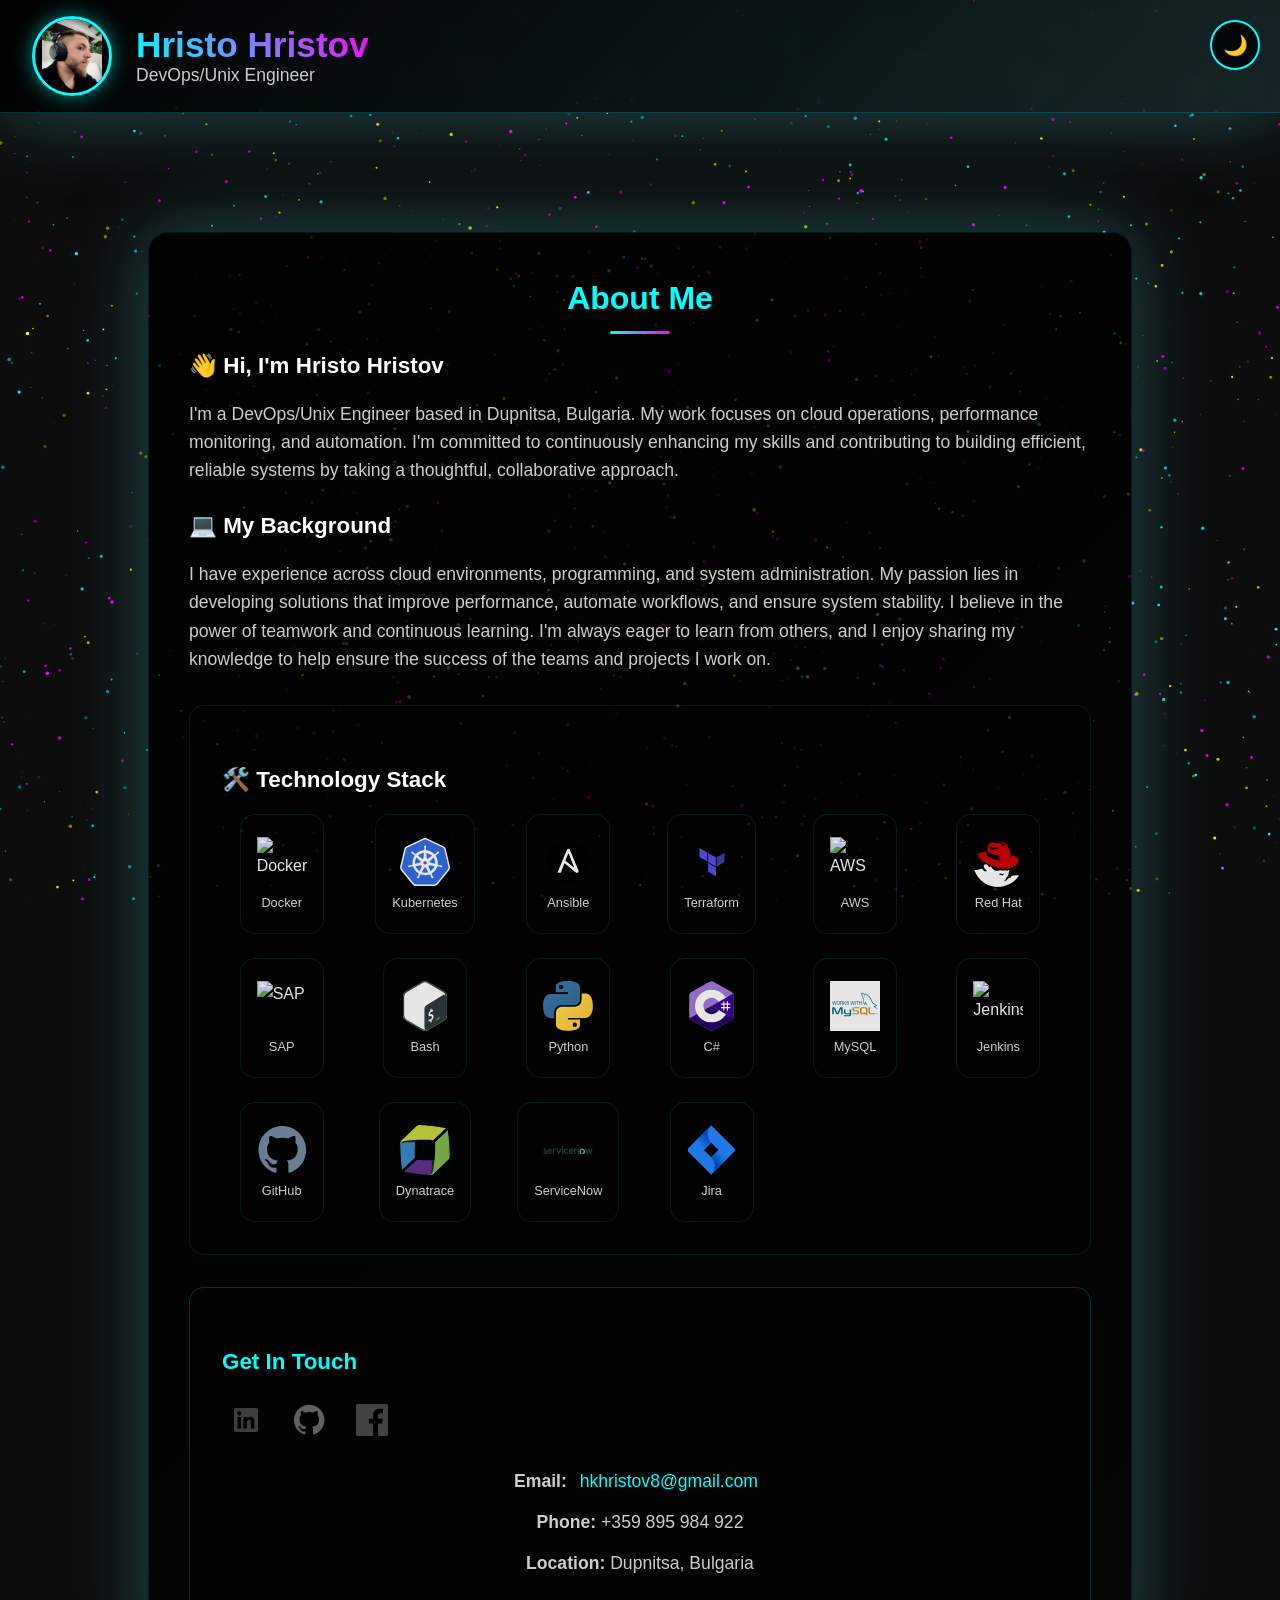
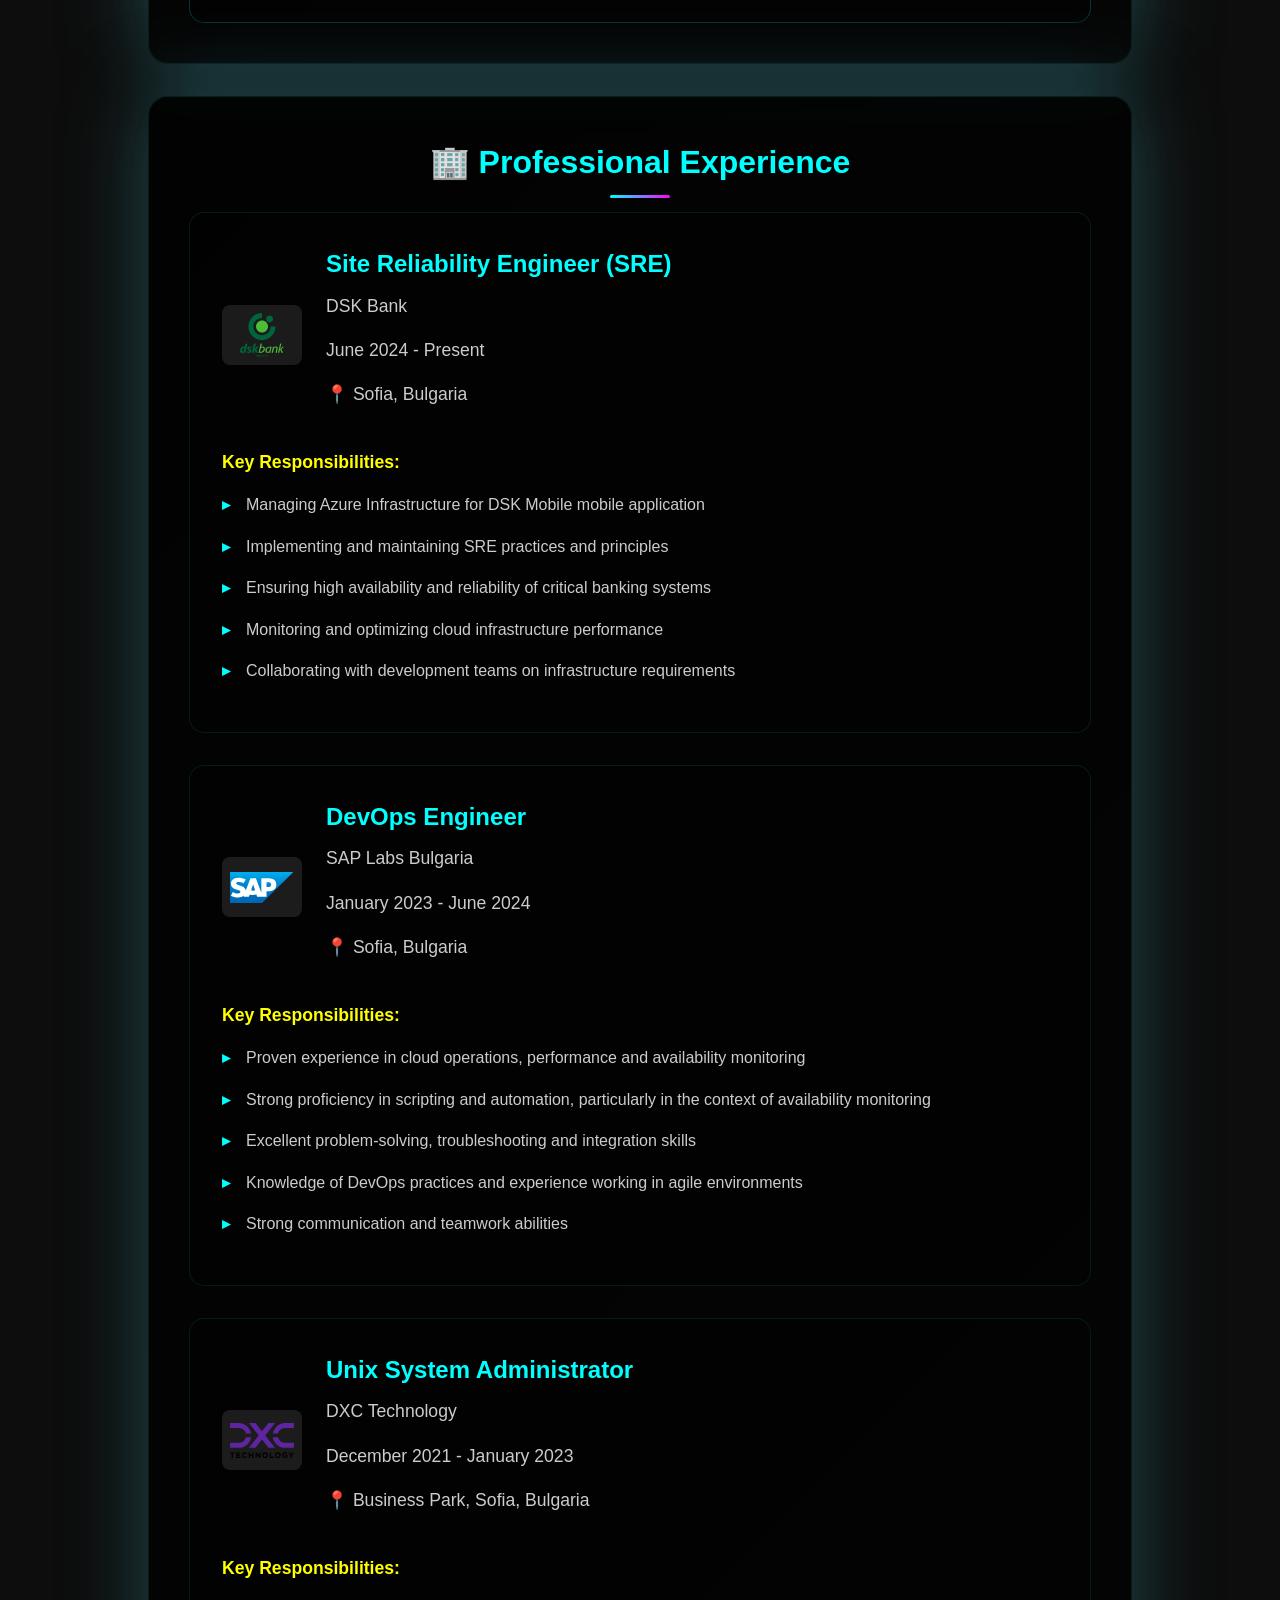
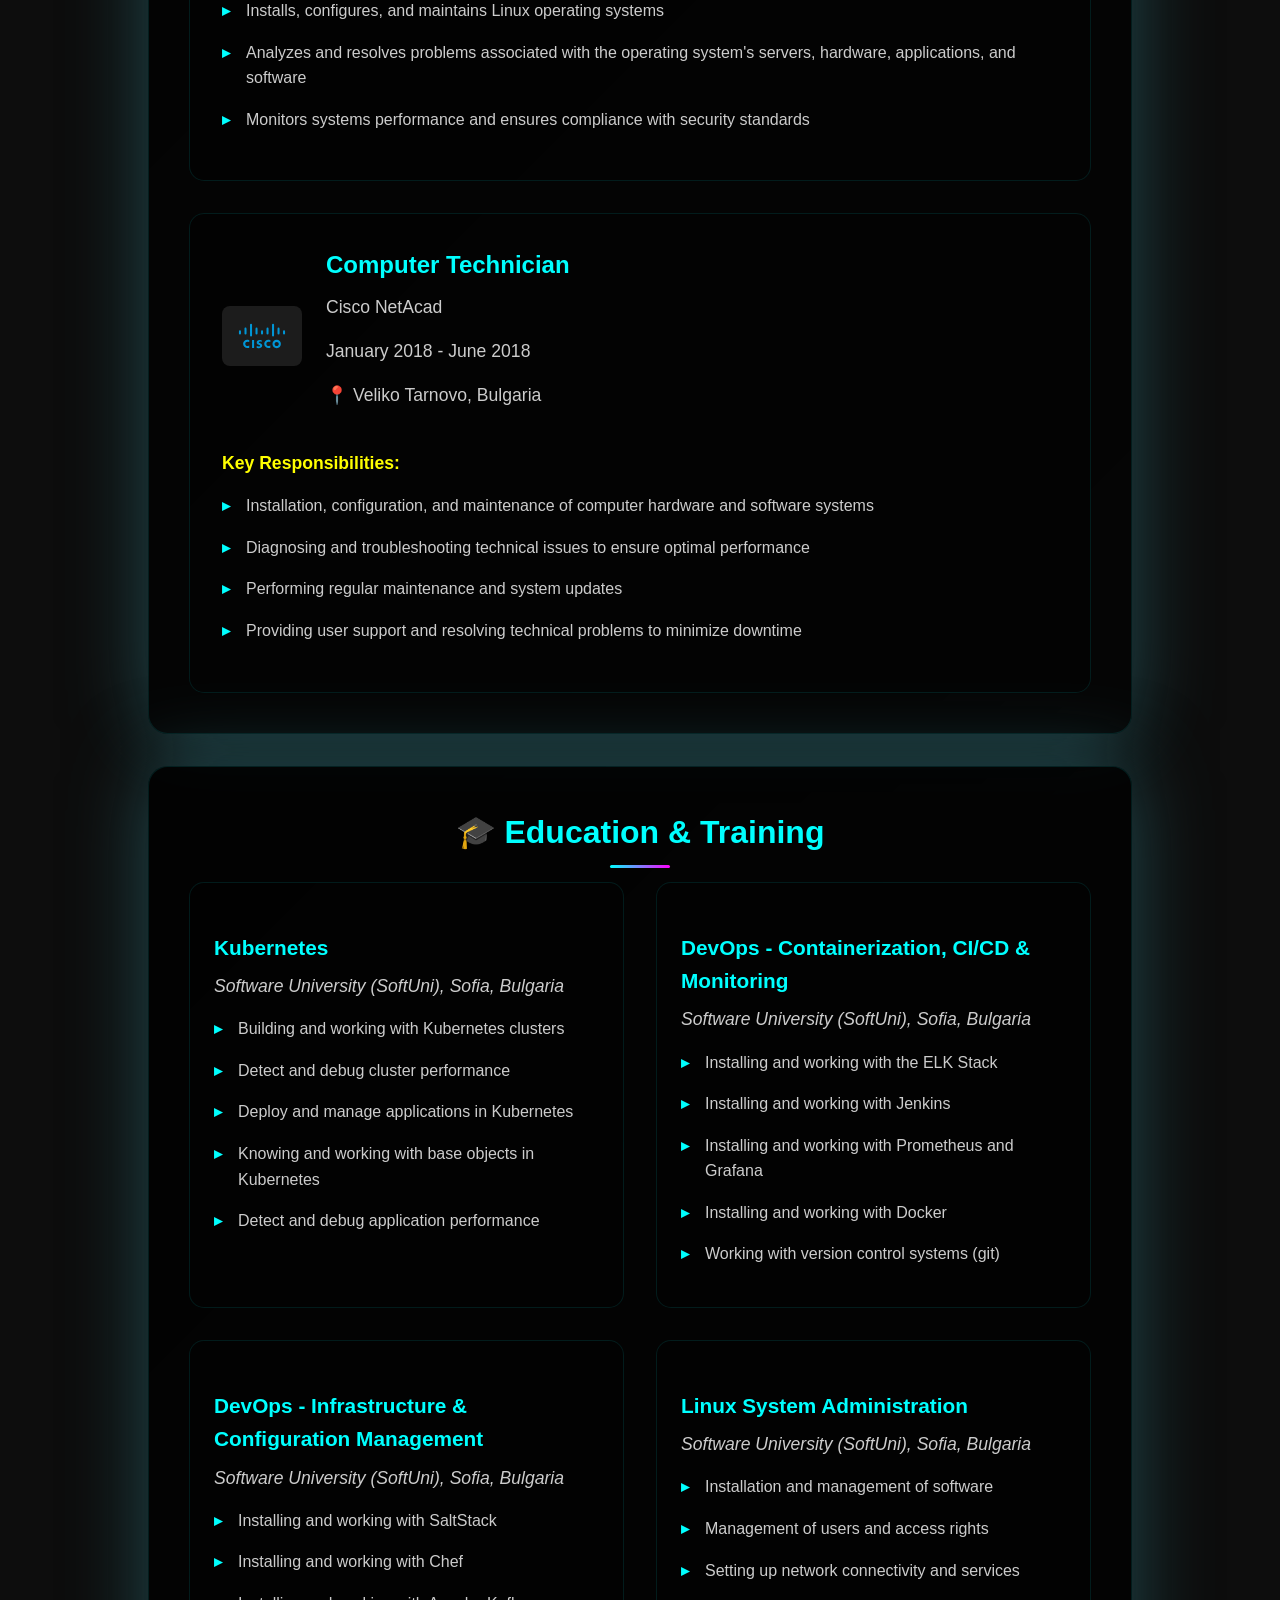
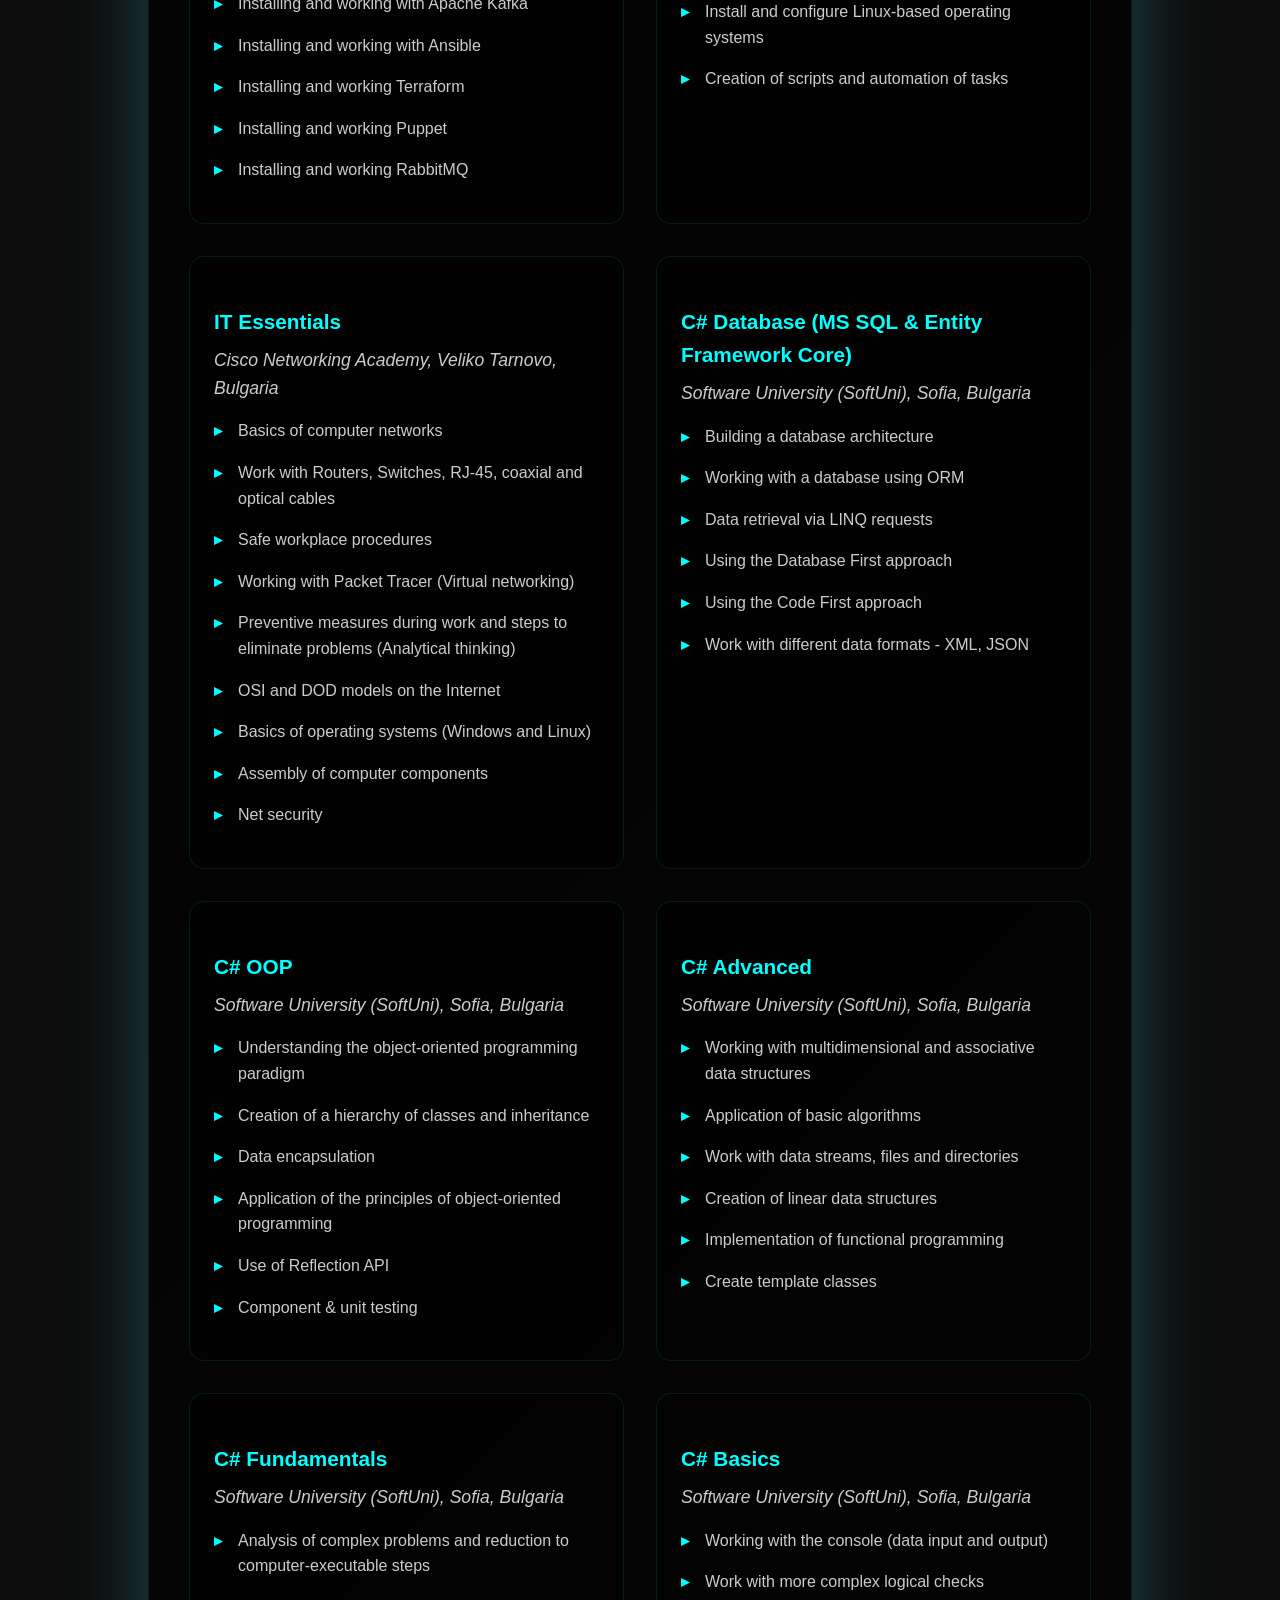
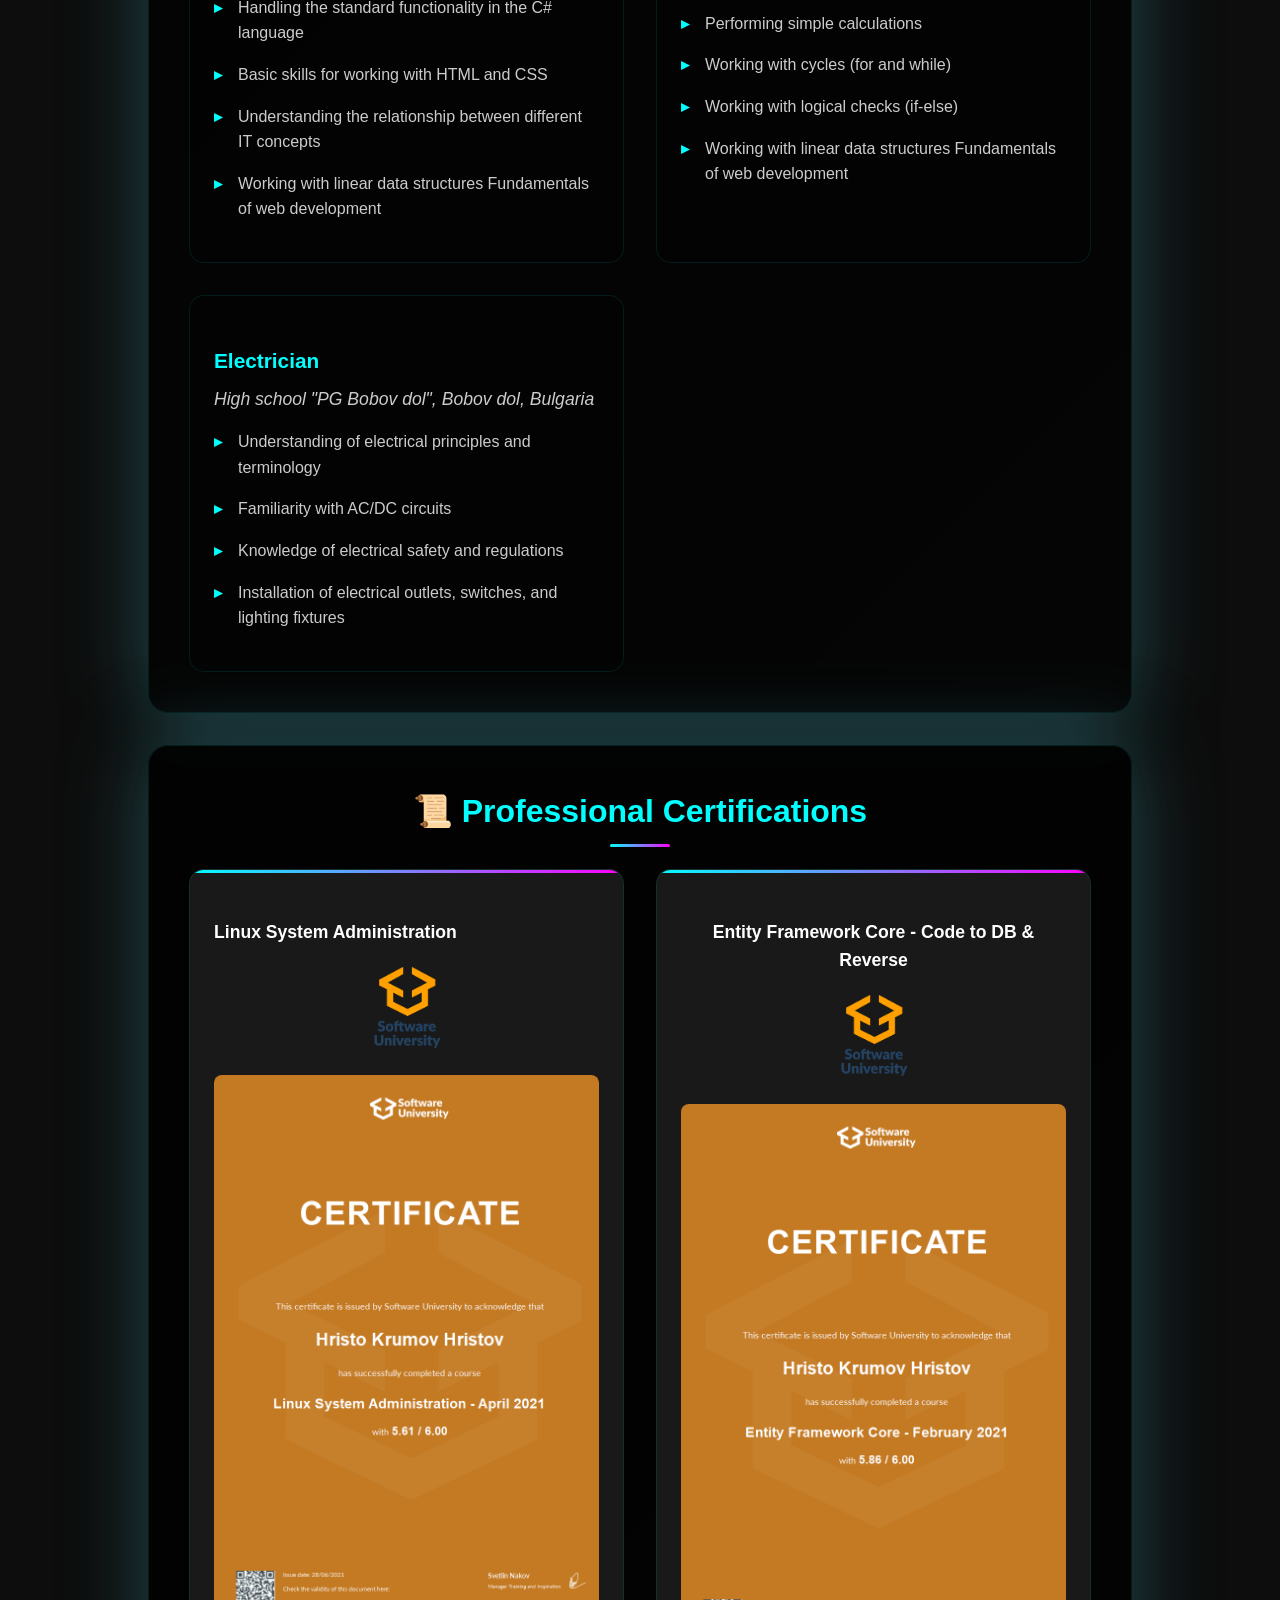
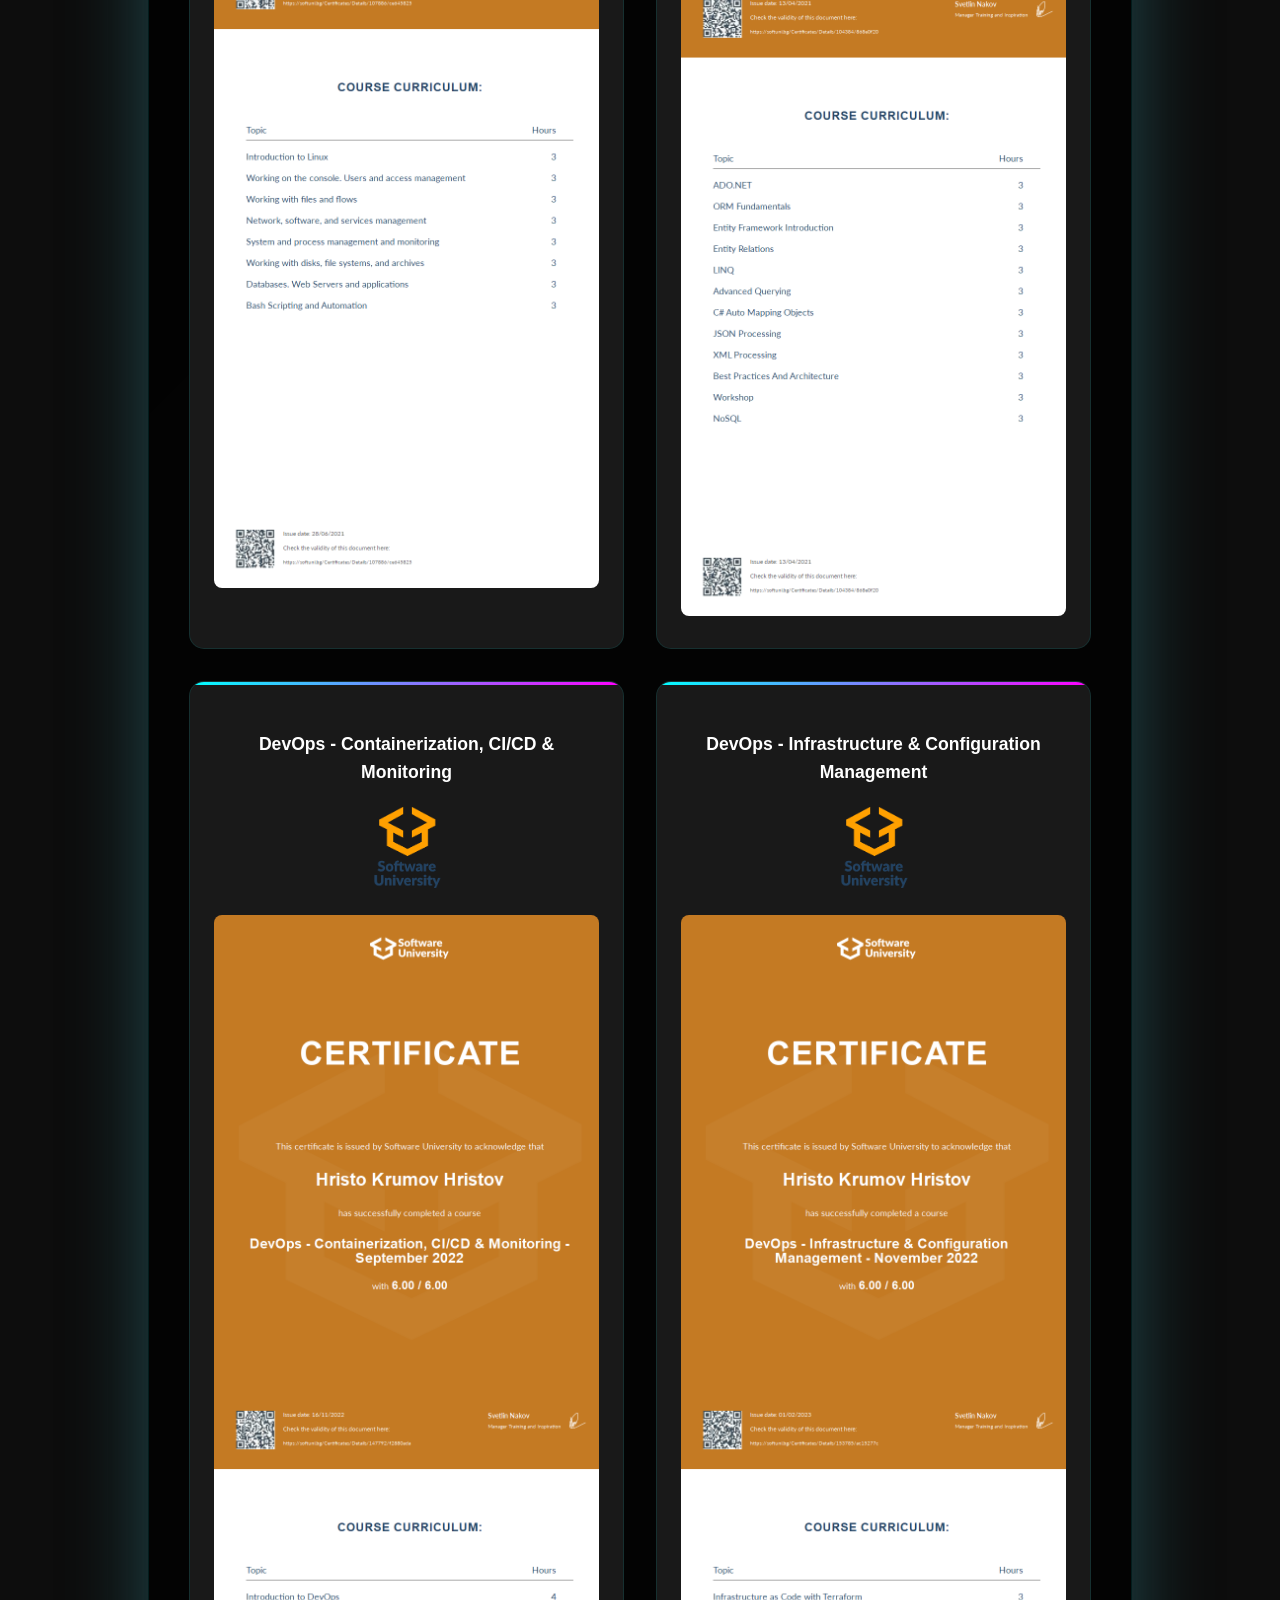
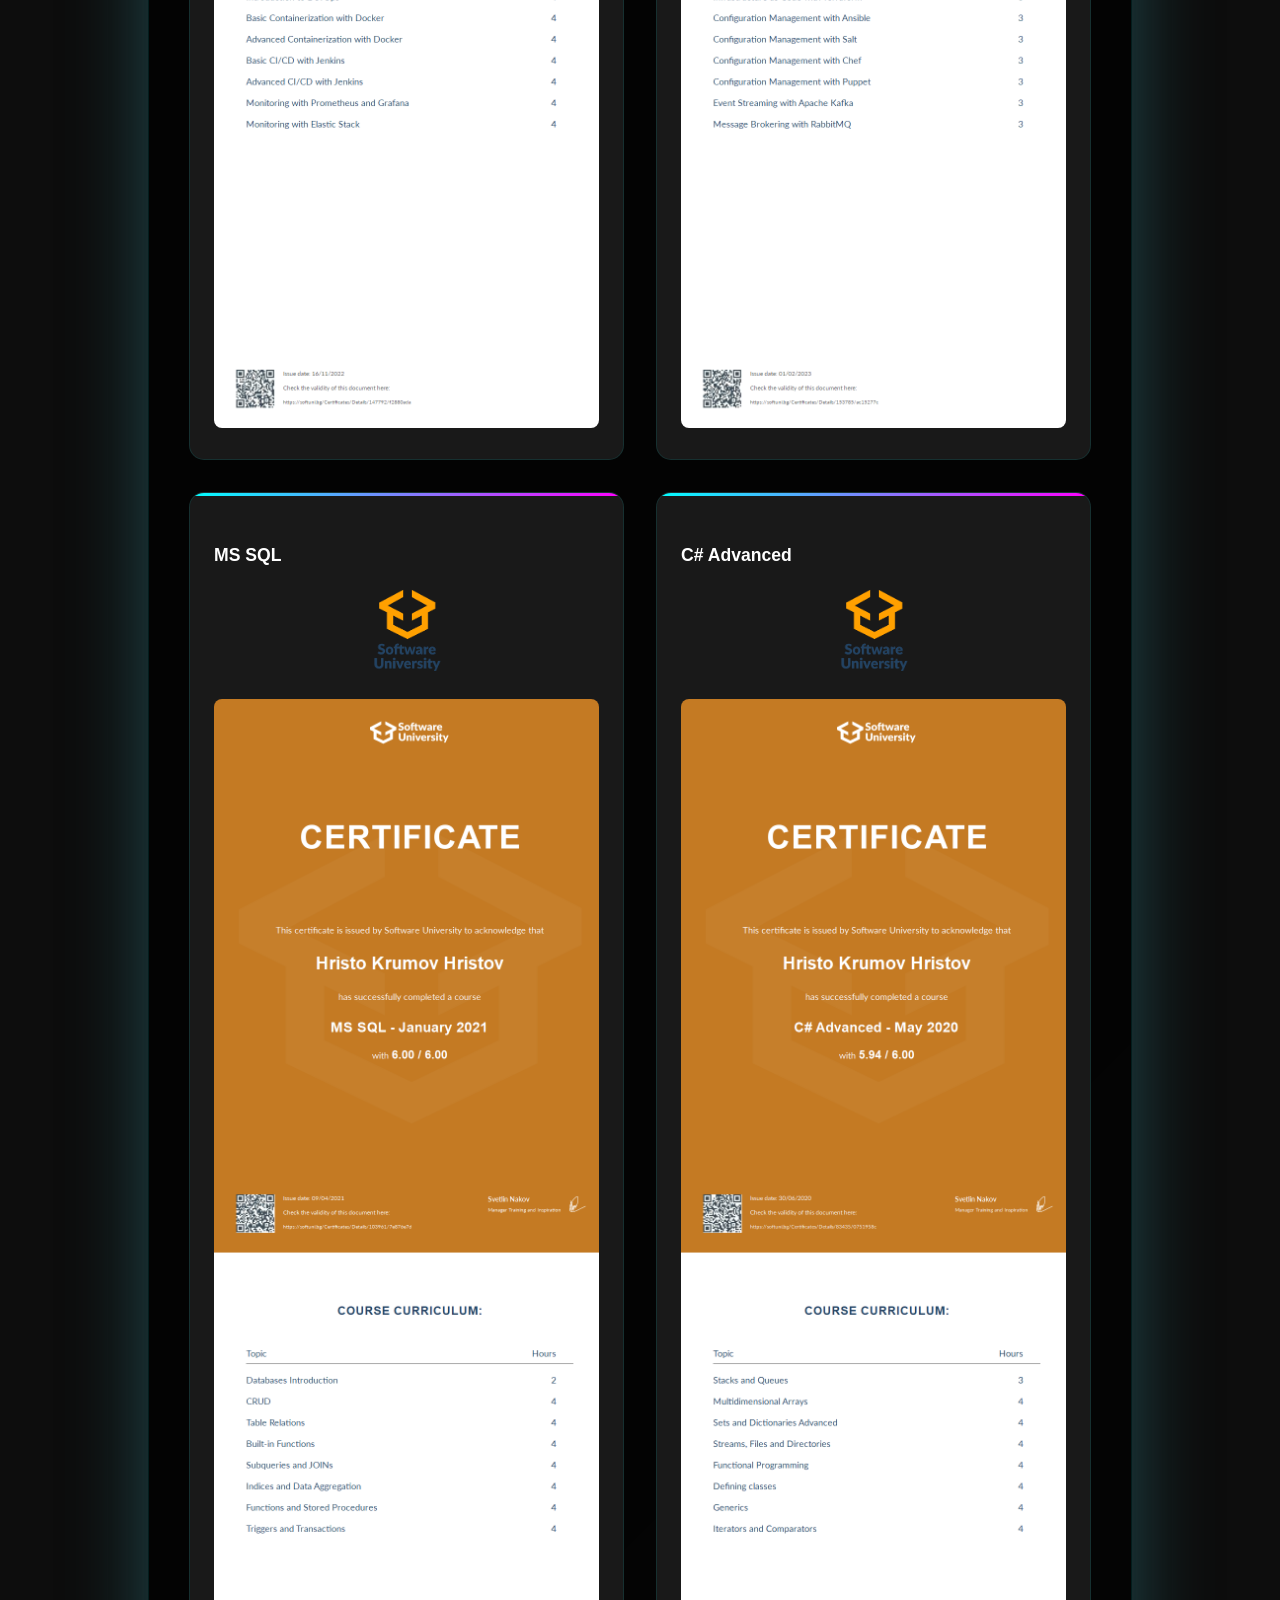
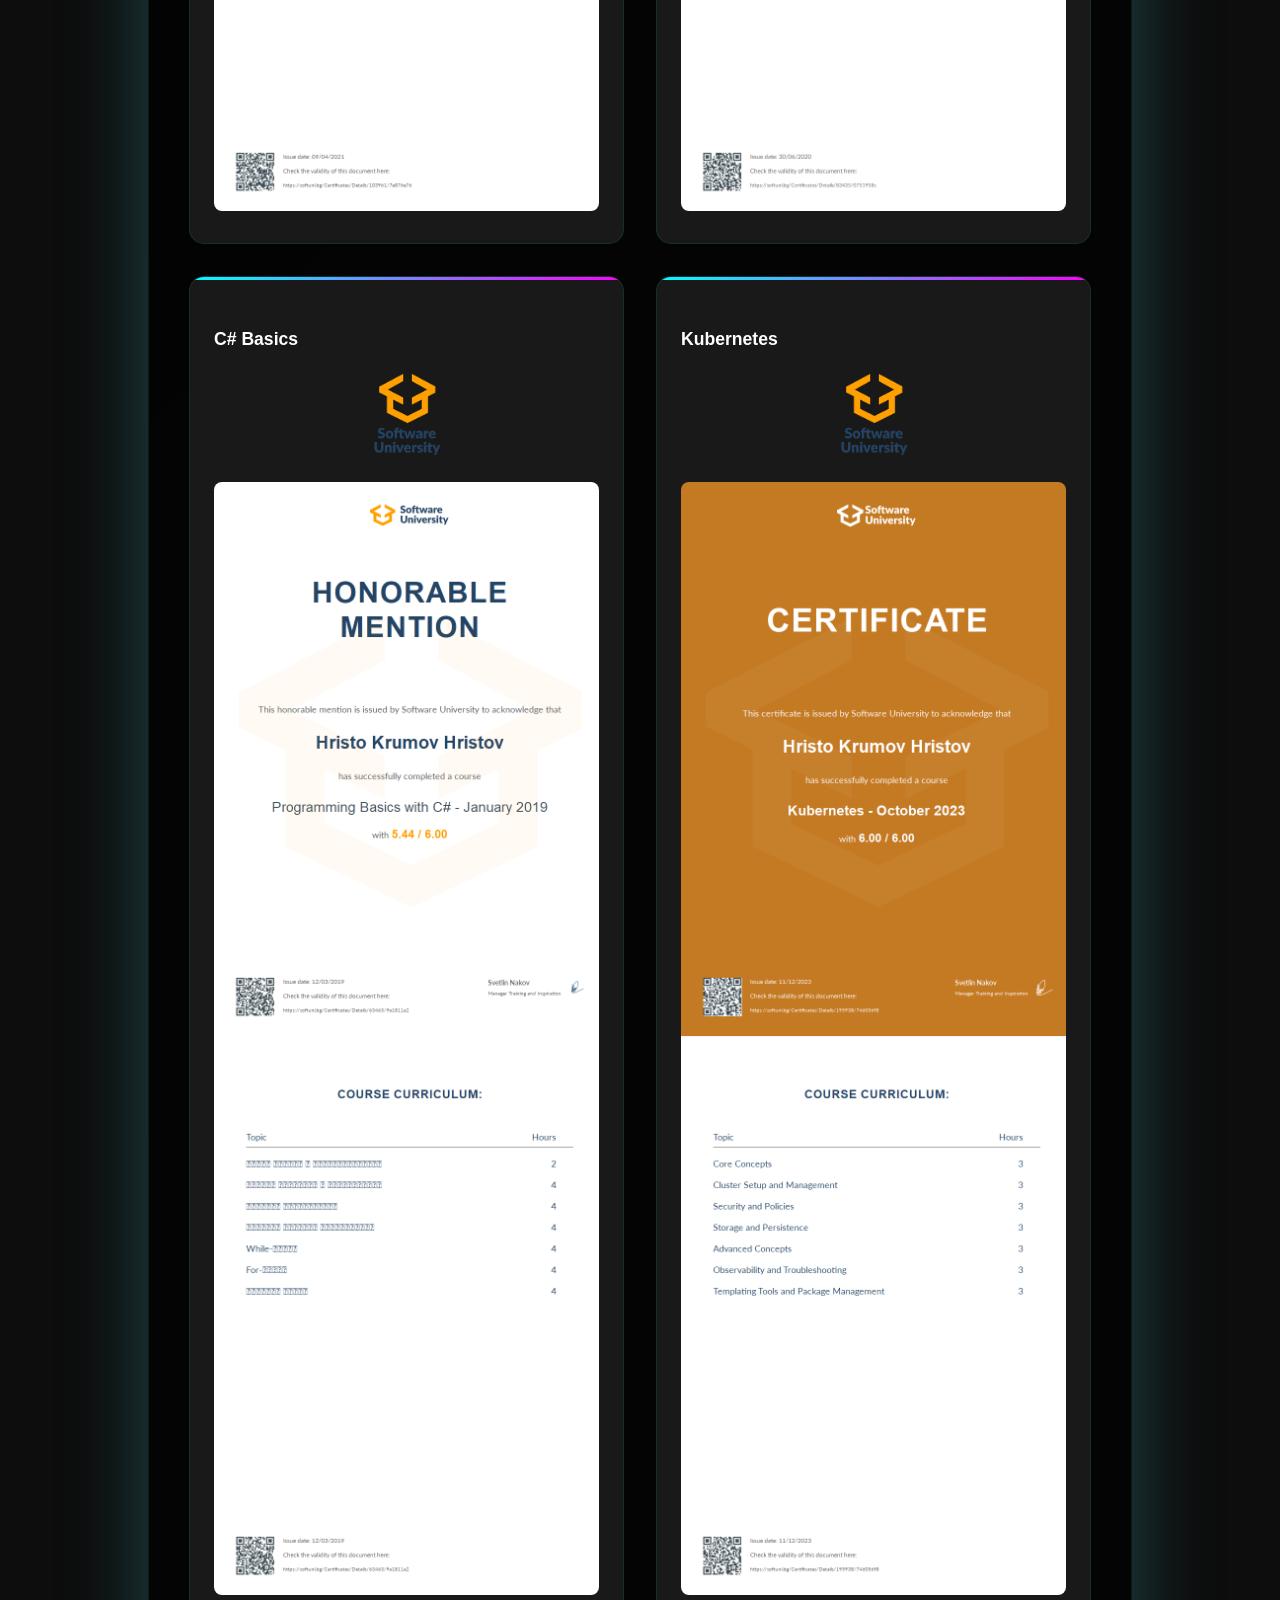
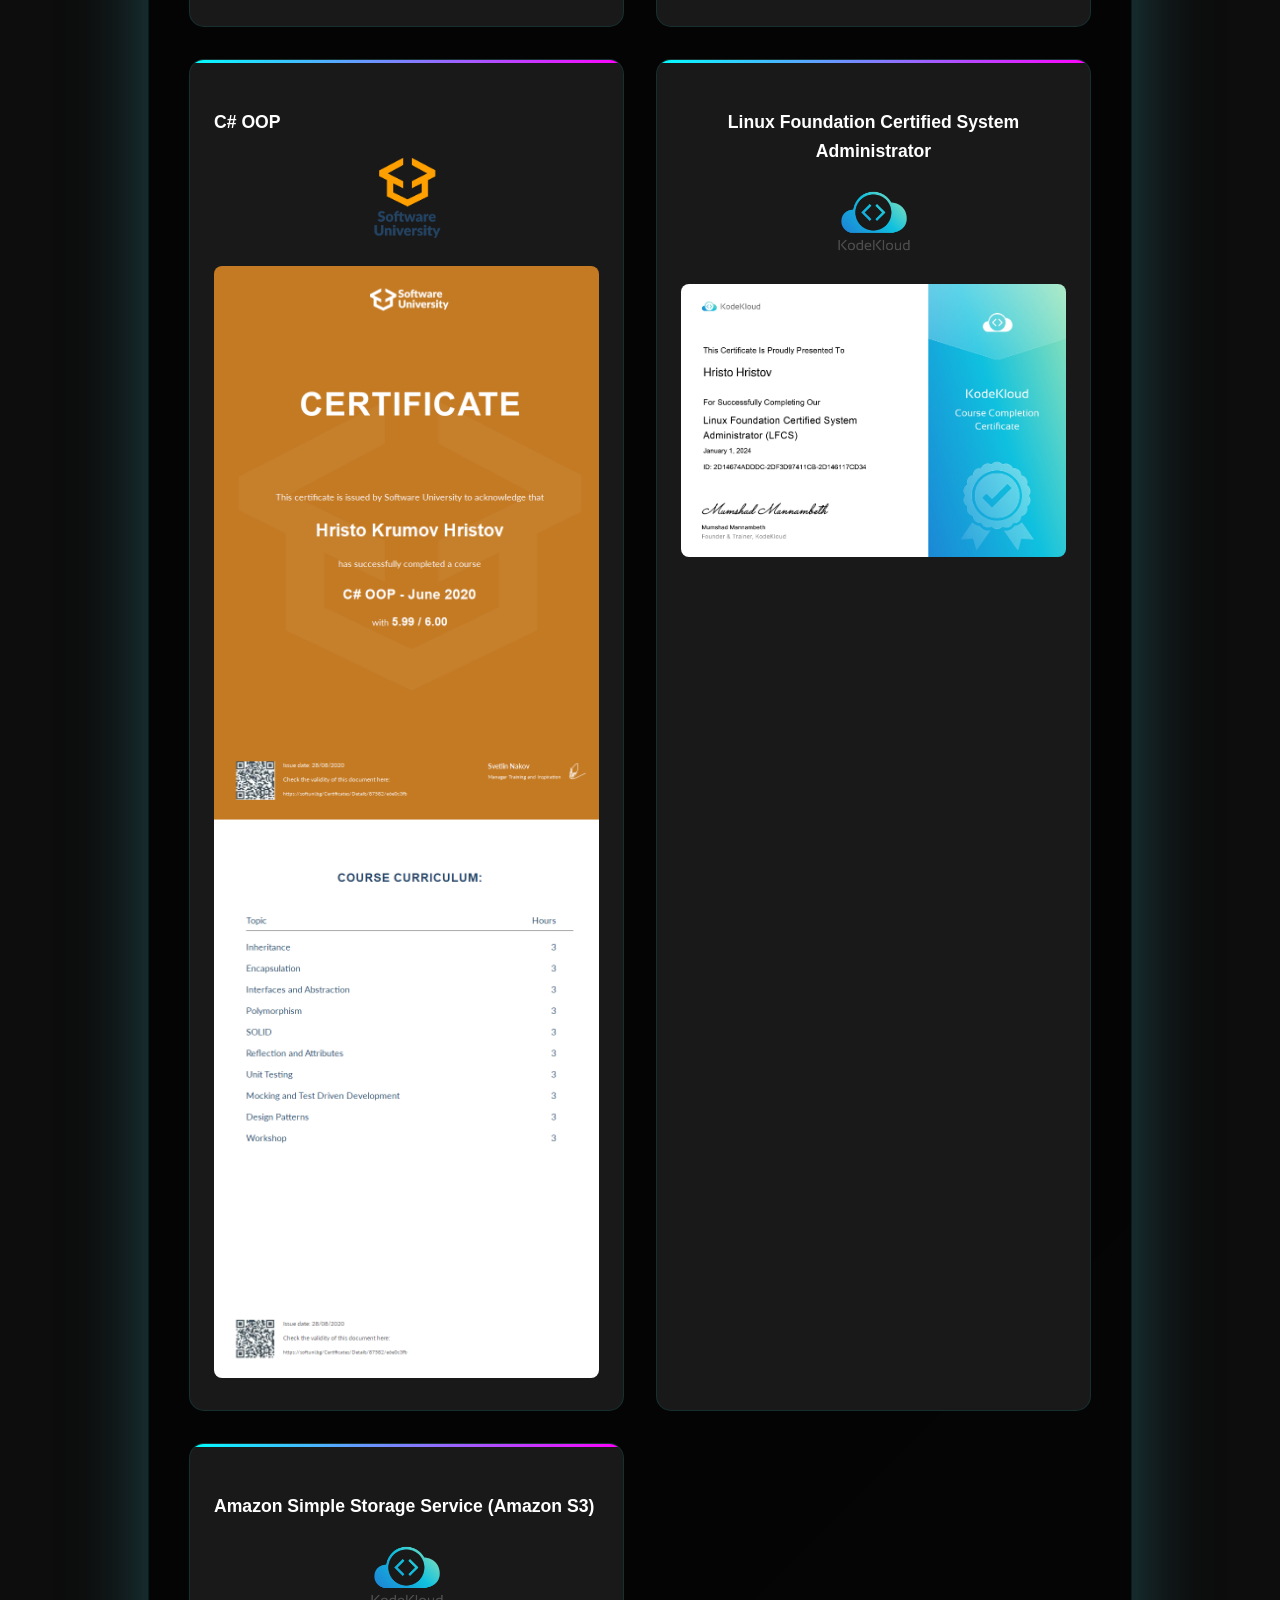
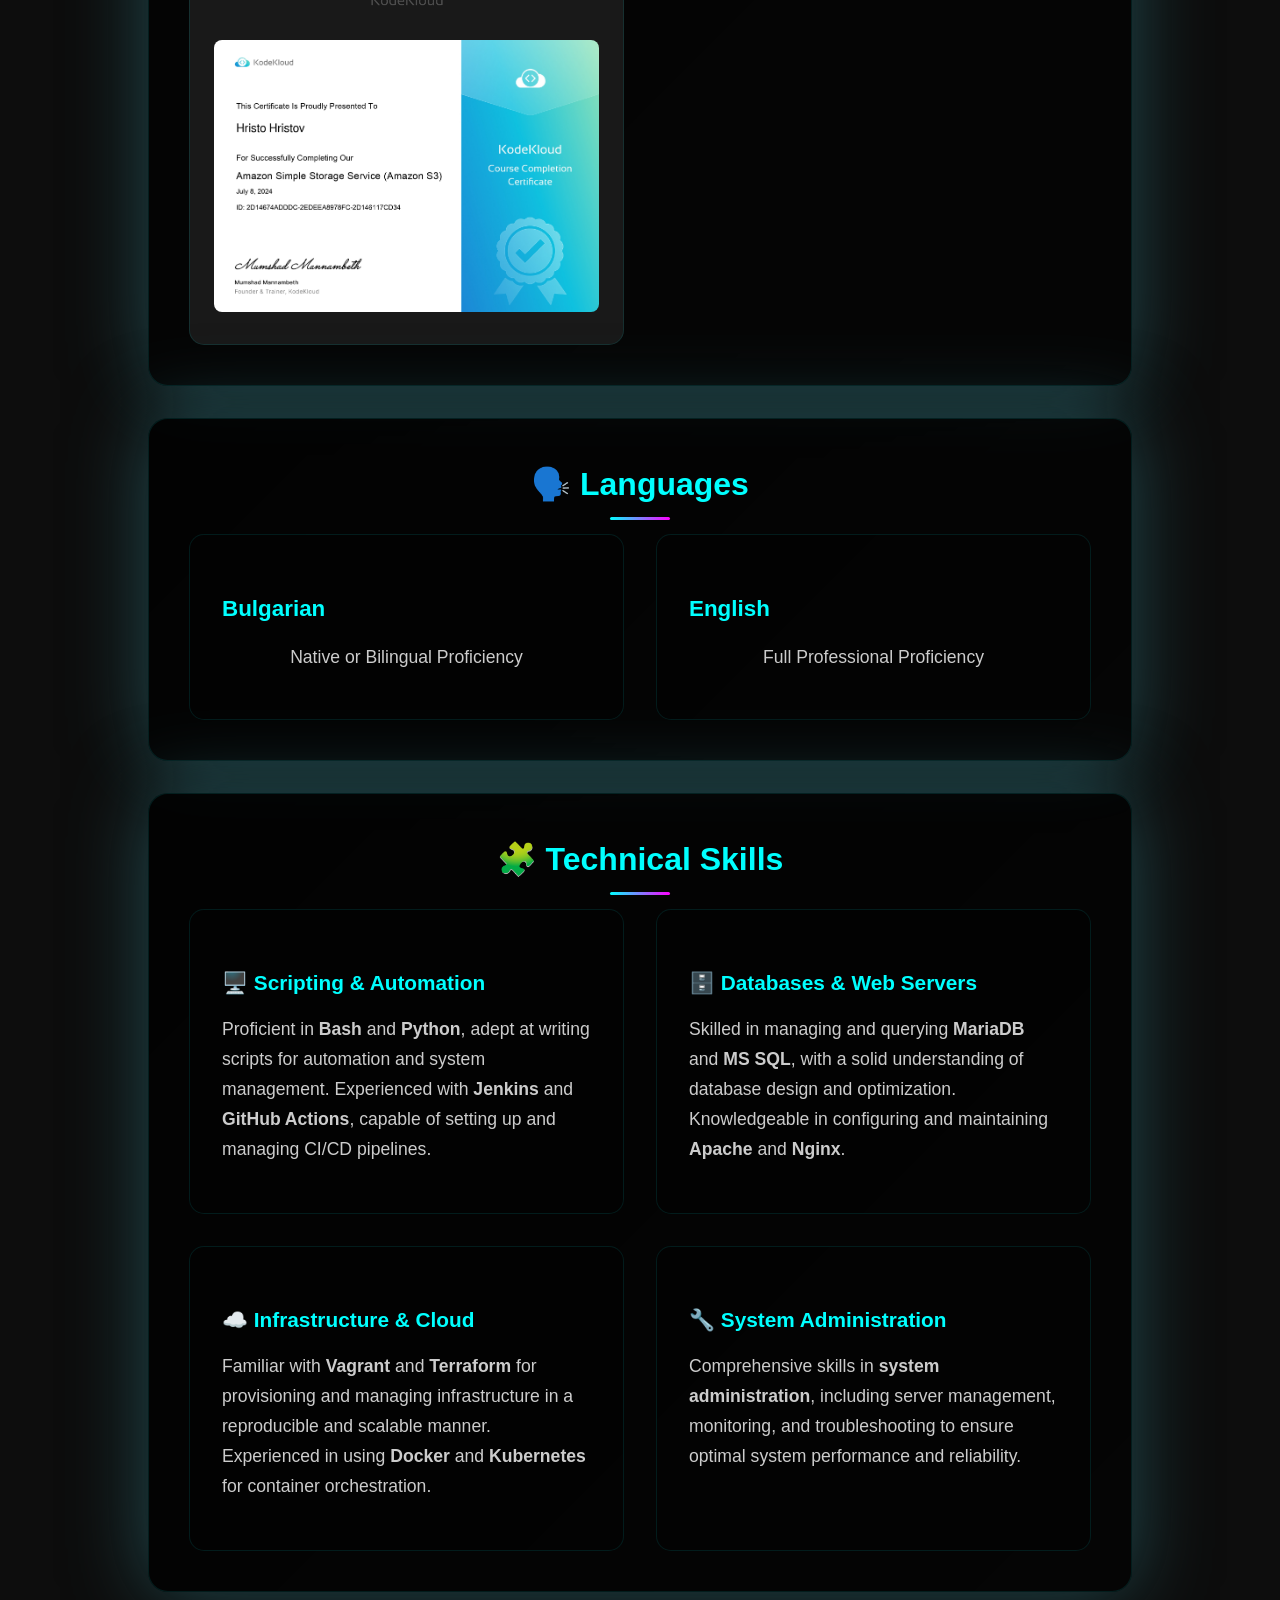
==== commit 2af13346: "Move technology stack logos to about section with text labels - Moved technology logos from header t" ====
--- a/personal_portfolio/index.html
+++ b/personal_portfolio/index.html
@@ -40,25 +40,6 @@
                 </div>
             </div>
             
-            <!-- Technology Stack Logos -->
-            <div class="logos" aria-label="Technology Stack">
-                <img src="technologies/docker.svg" alt="Docker" class="header-logo" title="Docker">
-                <img src="technologies/kubernetes.svg" alt="Kubernetes" class="header-logo" title="Kubernetes">
-                <img src="technologies/ansible.svg" alt="Ansible" class="header-logo" title="Ansible">
-                <img src="technologies/terraform.svg" alt="Terraform" class="header-logo" title="Terraform">
-                <img src="technologies/aws.svg" alt="AWS" class="header-logo" title="AWS">
-                <img src="technologies/red-hat.svg" alt="Red Hat" class="header-logo" title="Red Hat">
-                <img src="technologies/sap.svg" alt="SAP" class="header-logo" title="SAP">
-                <img src="technologies/bash.svg" alt="Bash" class="header-logo" title="Bash">
-                <img src="technologies/python.svg" alt="Python" class="header-logo" title="Python">
-                <img src="technologies/csharp.svg" alt="C#" class="header-logo" title="C#">
-                <img src="technologies/mysql.svg" alt="MySQL" class="header-logo" title="MySQL">
-                <img src="technologies/jenkins.svg" alt="Jenkins" class="header-logo" title="Jenkins">
-                <img src="contacts/github.svg" alt="GitHub" class="header-logo" title="GitHub">
-                <img src="technologies/dynatrace.svg" alt="Dynatrace" class="header-logo" title="Dynatrace">
-                <img src="technologies/servicenow.svg" alt="ServiceNow" class="header-logo" title="ServiceNow">
-                <img src="technologies/jira.svg" alt="Jira" class="header-logo" title="Jira">
-            </div>
         </div>
     </header>
 
@@ -73,6 +54,77 @@
                 
                 <h3>💻 My Background</h3>
                 <p>I have experience across cloud environments, programming, and system administration. My passion lies in developing solutions that improve performance, automate workflows, and ensure system stability. I believe in the power of teamwork and continuous learning. I'm always eager to learn from others, and I enjoy sharing my knowledge to help ensure the success of the teams and projects I work on.</p>
+                
+                <!-- Technology Stack Logos -->
+                <div class="tech-logos-container">
+                    <h3>🛠️ Technology Stack</h3>
+                    <div class="tech-logos-grid" aria-label="Technology Stack">
+                        <div class="tech-logo-item">
+                            <img src="technologies/docker.svg" alt="Docker" class="tech-logo" title="Docker">
+                            <span class="tech-label">Docker</span>
+                        </div>
+                        <div class="tech-logo-item">
+                            <img src="technologies/kubernetes.svg" alt="Kubernetes" class="tech-logo" title="Kubernetes">
+                            <span class="tech-label">Kubernetes</span>
+                        </div>
+                        <div class="tech-logo-item">
+                            <img src="technologies/ansible.svg" alt="Ansible" class="tech-logo" title="Ansible">
+                            <span class="tech-label">Ansible</span>
+                        </div>
+                        <div class="tech-logo-item">
+                            <img src="technologies/terraform.svg" alt="Terraform" class="tech-logo" title="Terraform">
+                            <span class="tech-label">Terraform</span>
+                        </div>
+                        <div class="tech-logo-item">
+                            <img src="technologies/aws.svg" alt="AWS" class="tech-logo" title="AWS">
+                            <span class="tech-label">AWS</span>
+                        </div>
+                        <div class="tech-logo-item">
+                            <img src="technologies/red-hat.svg" alt="Red Hat" class="tech-logo" title="Red Hat">
+                            <span class="tech-label">Red Hat</span>
+                        </div>
+                        <div class="tech-logo-item">
+                            <img src="technologies/sap.svg" alt="SAP" class="tech-logo" title="SAP">
+                            <span class="tech-label">SAP</span>
+                        </div>
+                        <div class="tech-logo-item">
+                            <img src="technologies/bash.svg" alt="Bash" class="tech-logo" title="Bash">
+                            <span class="tech-label">Bash</span>
+                        </div>
+                        <div class="tech-logo-item">
+                            <img src="technologies/python.svg" alt="Python" class="tech-logo" title="Python">
+                            <span class="tech-label">Python</span>
+                        </div>
+                        <div class="tech-logo-item">
+                            <img src="technologies/csharp.svg" alt="C#" class="tech-logo" title="C#">
+                            <span class="tech-label">C#</span>
+                        </div>
+                        <div class="tech-logo-item">
+                            <img src="technologies/mysql.svg" alt="MySQL" class="tech-logo" title="MySQL">
+                            <span class="tech-label">MySQL</span>
+                        </div>
+                        <div class="tech-logo-item">
+                            <img src="technologies/jenkins.svg" alt="Jenkins" class="tech-logo" title="Jenkins">
+                            <span class="tech-label">Jenkins</span>
+                        </div>
+                        <div class="tech-logo-item">
+                            <img src="contacts/github.svg" alt="GitHub" class="tech-logo" title="GitHub">
+                            <span class="tech-label">GitHub</span>
+                        </div>
+                        <div class="tech-logo-item">
+                            <img src="technologies/dynatrace.svg" alt="Dynatrace" class="tech-logo" title="Dynatrace">
+                            <span class="tech-label">Dynatrace</span>
+                        </div>
+                        <div class="tech-logo-item">
+                            <img src="technologies/servicenow.svg" alt="ServiceNow" class="tech-logo" title="ServiceNow">
+                            <span class="tech-label">ServiceNow</span>
+                        </div>
+                        <div class="tech-logo-item">
+                            <img src="technologies/jira.svg" alt="Jira" class="tech-logo" title="Jira">
+                            <span class="tech-label">Jira</span>
+                        </div>
+                    </div>
+                </div>
                 
                 <!-- Contact Information -->
                 <div class="contact-info">
--- a/personal_portfolio/styles.css
+++ b/personal_portfolio/styles.css
@@ -201,31 +201,86 @@
     visibility: visible;
 }
 
-/* Technology Stack */
-.tech-stack {
-    display: flex;
+/* Technology Stack Container */
+.tech-logos-container {
+    margin: 2rem 0;
+    padding: 2rem;
+    background: rgba(0, 0, 0, 0.3);
+    border-radius: 15px;
+    border: 1px solid rgba(0, 255, 255, 0.1);
+    transition: var(--transition);
+}
+
+.tech-logos-container:hover {
+    border-color: rgba(0, 255, 255, 0.3);
+    box-shadow: 0 10px 30px rgba(0, 255, 255, 0.2);
+}
+
+.tech-logos-container h3 {
+    color: var(--primary-color);
+    margin-bottom: 1.5rem;
+    text-align: center;
+    font-size: 1.4rem;
+}
+
+/* Technology Logos Grid */
+.tech-logos-grid {
+    display: grid;
+    grid-template-columns: repeat(auto-fit, minmax(100px, 1fr));
+    gap: 1.5rem;
+    justify-items: center;
     align-items: center;
-    gap: 15px;
-    flex-wrap: wrap;
+    max-width: 900px;
+    margin: 0 auto;
+}
+
+.tech-logo-item {
+    display: flex;
+    flex-direction: column;
+    align-items: center;
+    gap: 0.5rem;
+    transition: var(--transition);
+    cursor: pointer;
+    padding: 1rem;
+    background: rgba(0, 0, 0, 0.2);
+    border-radius: 15px;
+    border: 1px solid rgba(0, 255, 255, 0.1);
+    min-height: 120px;
     justify-content: center;
-    flex: 1;
+}
+
+.tech-logo-item:hover {
+    background: rgba(0, 255, 255, 0.1);
+    border-color: rgba(0, 255, 255, 0.3);
+    box-shadow: 0 5px 15px rgba(0, 255, 255, 0.3);
+    transform: translateY(-3px);
 }
 
 .tech-logo {
-    width: 35px;
-    height: 35px;
+    width: 50px;
+    height: 50px;
     object-fit: contain;
-    filter: grayscale(100%) brightness(0.7);
-    transition: var(--transition);
-    opacity: 0.8;
-    position: relative;
-    cursor: pointer;
-}
-
-.tech-logo:hover {
-    filter: grayscale(0%) brightness(1);
-    transform: scale(1.2);
+    transition: var(--transition);
+    opacity: 0.9;
+}
+
+.tech-logo-item:hover .tech-logo {
+    transform: scale(1.1);
     opacity: 1;
+}
+
+.tech-label {
+    font-size: 0.8rem;
+    font-weight: 500;
+    color: var(--text-secondary);
+    text-align: center;
+    transition: var(--transition);
+    line-height: 1.2;
+}
+
+.tech-logo-item:hover .tech-label {
+    color: var(--primary-color);
+    font-weight: 600;
 }
 
 /* Tooltip styles for tech logos */
@@ -849,6 +904,35 @@
 
     .logos {
         gap: 0.5rem;
+    }
+
+    .tech-logos-grid {
+        grid-template-columns: repeat(auto-fit, minmax(80px, 1fr));
+        gap: 1rem;
+    }
+
+    .tech-logo-item {
+        padding: 0.8rem;
+        min-height: 100px;
+    }
+
+    .tech-logo {
+        width: 40px;
+        height: 40px;
+    }
+
+    .tech-label {
+        font-size: 0.7rem;
+    }
+
+    .tech-logos-container {
+        padding: 1.5rem;
+        margin: 1.5rem 0;
+    }
+
+    .tech-logos-container h3 {
+        font-size: 1.2rem;
+        margin-bottom: 1rem;
     }
 }
 
@@ -978,10 +1062,16 @@
     background: white;
 }
 
-body[data-theme="light"] .tech-logos-grid {
+body[data-theme="light"] .tech-logos-container {
     background: var(--bg-secondary);
     border: 1px solid var(--border-color);
     border-radius: var(--border-radius);
+    box-shadow: var(--shadow-light);
+}
+
+body[data-theme="light"] .tech-logos-container:hover {
+    box-shadow: var(--shadow-medium);
+    border-color: var(--accent-light);
 }
 
 body[data-theme="light"] .tech-logo-item {
@@ -991,8 +1081,17 @@
 }
 
 body[data-theme="light"] .tech-logo-item:hover {
+    background: rgba(0, 123, 255, 0.1);
+    border-color: var(--accent-light);
     box-shadow: var(--shadow-medium);
-    border-color: var(--accent-light);
+}
+
+body[data-theme="light"] .tech-label {
+    color: var(--text-secondary);
+}
+
+body[data-theme="light"] .tech-logo-item:hover .tech-label {
+    color: var(--accent-light);
 }
 
 /* Light theme tooltip styles for tech logos */
--- a/personal_portfolio/styles.css
+++ b/personal_portfolio/styles.css
@@ -201,31 +201,86 @@
     visibility: visible;
 }
 
-/* Technology Stack */
-.tech-stack {
-    display: flex;
+/* Technology Stack Container */
+.tech-logos-container {
+    margin: 2rem 0;
+    padding: 2rem;
+    background: rgba(0, 0, 0, 0.3);
+    border-radius: 15px;
+    border: 1px solid rgba(0, 255, 255, 0.1);
+    transition: var(--transition);
+}
+
+.tech-logos-container:hover {
+    border-color: rgba(0, 255, 255, 0.3);
+    box-shadow: 0 10px 30px rgba(0, 255, 255, 0.2);
+}
+
+.tech-logos-container h3 {
+    color: var(--primary-color);
+    margin-bottom: 1.5rem;
+    text-align: center;
+    font-size: 1.4rem;
+}
+
+/* Technology Logos Grid */
+.tech-logos-grid {
+    display: grid;
+    grid-template-columns: repeat(auto-fit, minmax(100px, 1fr));
+    gap: 1.5rem;
+    justify-items: center;
     align-items: center;
-    gap: 15px;
-    flex-wrap: wrap;
+    max-width: 900px;
+    margin: 0 auto;
+}
+
+.tech-logo-item {
+    display: flex;
+    flex-direction: column;
+    align-items: center;
+    gap: 0.5rem;
+    transition: var(--transition);
+    cursor: pointer;
+    padding: 1rem;
+    background: rgba(0, 0, 0, 0.2);
+    border-radius: 15px;
+    border: 1px solid rgba(0, 255, 255, 0.1);
+    min-height: 120px;
     justify-content: center;
-    flex: 1;
+}
+
+.tech-logo-item:hover {
+    background: rgba(0, 255, 255, 0.1);
+    border-color: rgba(0, 255, 255, 0.3);
+    box-shadow: 0 5px 15px rgba(0, 255, 255, 0.3);
+    transform: translateY(-3px);
 }
 
 .tech-logo {
-    width: 35px;
-    height: 35px;
+    width: 50px;
+    height: 50px;
     object-fit: contain;
-    filter: grayscale(100%) brightness(0.7);
-    transition: var(--transition);
-    opacity: 0.8;
-    position: relative;
-    cursor: pointer;
-}
-
-.tech-logo:hover {
-    filter: grayscale(0%) brightness(1);
-    transform: scale(1.2);
+    transition: var(--transition);
+    opacity: 0.9;
+}
+
+.tech-logo-item:hover .tech-logo {
+    transform: scale(1.1);
     opacity: 1;
+}
+
+.tech-label {
+    font-size: 0.8rem;
+    font-weight: 500;
+    color: var(--text-secondary);
+    text-align: center;
+    transition: var(--transition);
+    line-height: 1.2;
+}
+
+.tech-logo-item:hover .tech-label {
+    color: var(--primary-color);
+    font-weight: 600;
 }
 
 /* Tooltip styles for tech logos */
@@ -849,6 +904,35 @@
 
     .logos {
         gap: 0.5rem;
+    }
+
+    .tech-logos-grid {
+        grid-template-columns: repeat(auto-fit, minmax(80px, 1fr));
+        gap: 1rem;
+    }
+
+    .tech-logo-item {
+        padding: 0.8rem;
+        min-height: 100px;
+    }
+
+    .tech-logo {
+        width: 40px;
+        height: 40px;
+    }
+
+    .tech-label {
+        font-size: 0.7rem;
+    }
+
+    .tech-logos-container {
+        padding: 1.5rem;
+        margin: 1.5rem 0;
+    }
+
+    .tech-logos-container h3 {
+        font-size: 1.2rem;
+        margin-bottom: 1rem;
     }
 }
 
@@ -978,10 +1062,16 @@
     background: white;
 }
 
-body[data-theme="light"] .tech-logos-grid {
+body[data-theme="light"] .tech-logos-container {
     background: var(--bg-secondary);
     border: 1px solid var(--border-color);
     border-radius: var(--border-radius);
+    box-shadow: var(--shadow-light);
+}
+
+body[data-theme="light"] .tech-logos-container:hover {
+    box-shadow: var(--shadow-medium);
+    border-color: var(--accent-light);
 }
 
 body[data-theme="light"] .tech-logo-item {
@@ -991,8 +1081,17 @@
 }
 
 body[data-theme="light"] .tech-logo-item:hover {
+    background: rgba(0, 123, 255, 0.1);
+    border-color: var(--accent-light);
     box-shadow: var(--shadow-medium);
-    border-color: var(--accent-light);
+}
+
+body[data-theme="light"] .tech-label {
+    color: var(--text-secondary);
+}
+
+body[data-theme="light"] .tech-logo-item:hover .tech-label {
+    color: var(--accent-light);
 }
 
 /* Light theme tooltip styles for tech logos */
